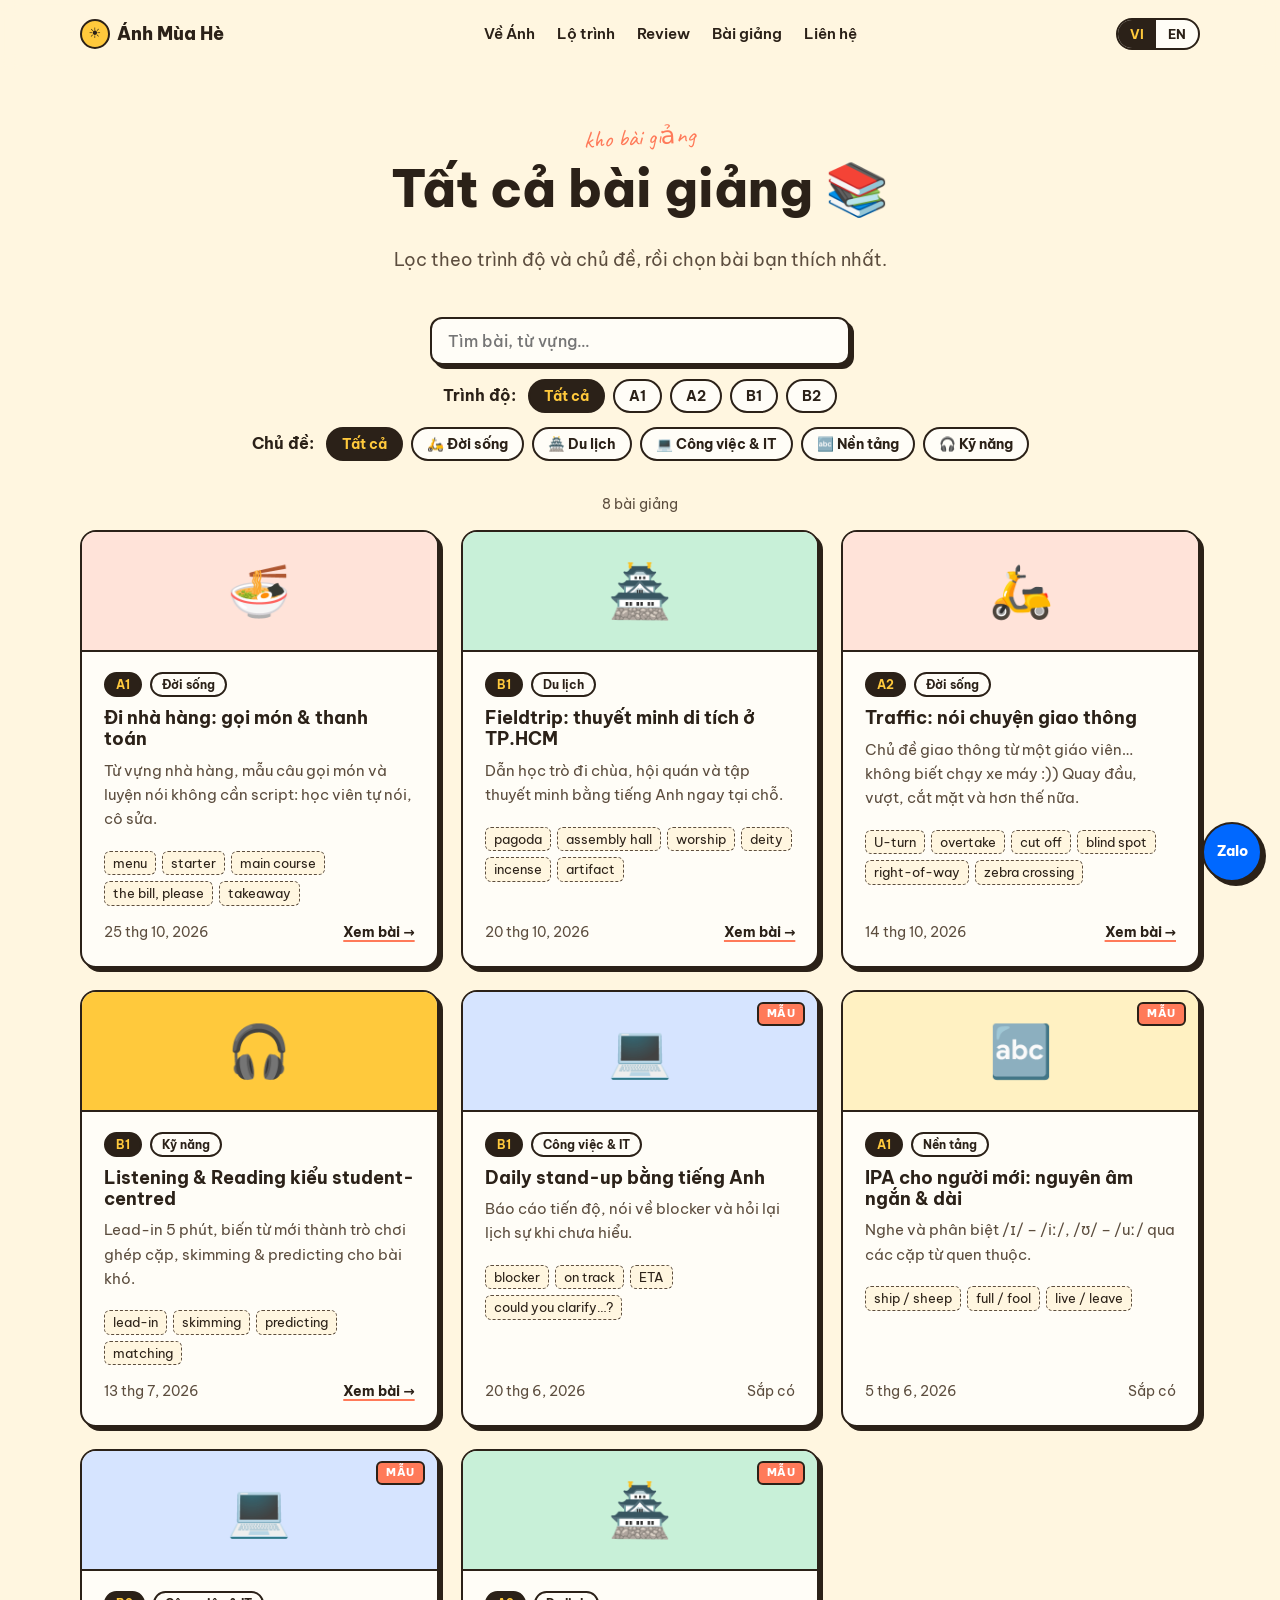
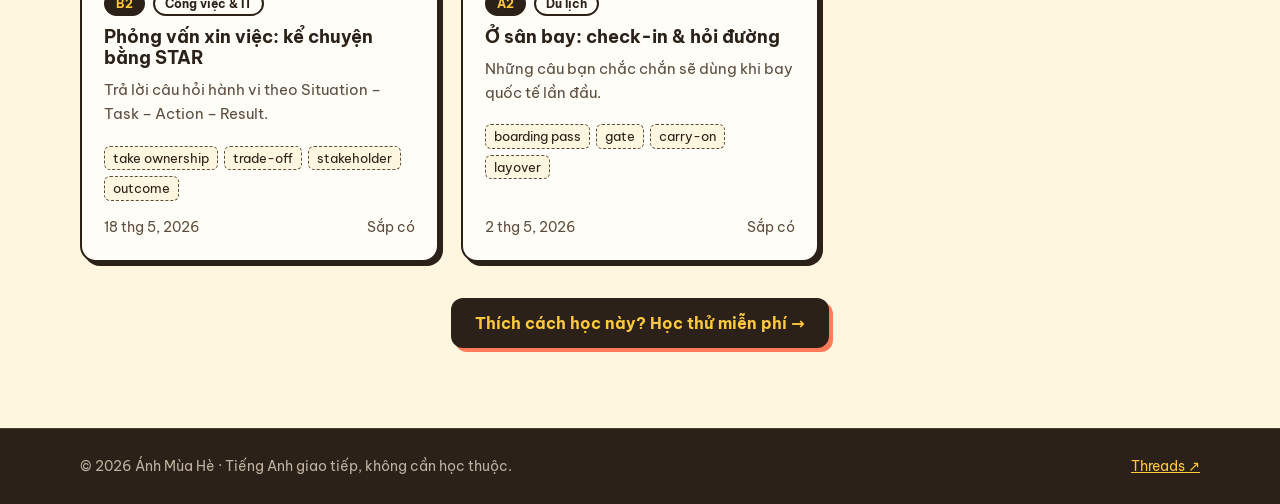
==== lectures.html @ ffb5fad2 "Initial site: bilingual English teacher landing page and lesson archive Co-Authored-By: Claude Opus " ====
<!doctype html>
<html lang="vi">
<head>
  <meta charset="utf-8">
  <meta name="viewport" content="width=device-width, initial-scale=1">
  <title data-i18n="lp.metaTitle">Kho bài giảng · Ánh dạy Tiếng Anh</title>
  <meta name="description" content="Kho bài giảng tiếng Anh giao tiếp A1–B2 của Ánh: giao thông, nhà hàng, du lịch, IT, phát âm IPA…">
  <meta name="theme-color" content="#FFC93C">
  <link rel="icon" href="assets/img/favicon.svg" type="image/svg+xml">
  <link rel="preconnect" href="https://fonts.googleapis.com">
  <link rel="preconnect" href="https://fonts.gstatic.com" crossorigin>
  <link href="https://fonts.googleapis.com/css2?family=Be+Vietnam+Pro:wght@400;500;600;700;800&family=Caveat:wght@600&family=JetBrains+Mono:wght@500&display=swap" rel="stylesheet">
  <link rel="stylesheet" href="assets/css/style.css">
</head>
<body>

<header class="nav" id="nav">
  <div class="container nav-inner">
    <a href="index.html" class="logo"><span class="logo-sun" aria-hidden="true">☀️</span> Ánh Mùa Hè</a>
    <ul class="nav-links" id="navLinks">
      <li><a href="index.html#about" data-i18n="nav.about">Về Ánh</a></li>
      <li><a href="index.html#process" data-i18n="nav.process">Lộ trình</a></li>
      <li><a href="index.html#reviews" data-i18n="nav.reviews">Review</a></li>
      <li><a href="lectures.html" data-i18n="nav.lectures">Bài giảng</a></li>
      <li><a href="index.html#contact" data-i18n="nav.contact">Liên hệ</a></li>
    </ul>
    <div class="nav-actions">
      <div class="lang-toggle" role="group" aria-label="Language">
        <button type="button" data-lang="vi" aria-pressed="true">VI</button>
        <button type="button" data-lang="en" aria-pressed="false">EN</button>
      </div>
      <button class="menu-btn" id="menuBtn" aria-label="Menu" aria-expanded="false" aria-controls="navLinks">☰</button>
    </div>
  </div>
</header>

<main>
  <section class="page-hero">
    <div class="container">
      <span class="eyebrow" data-i18n="lp.eyebrow">kho bài giảng</span>
      <h1 data-i18n="lp.title">Tất cả bài giảng 📚</h1>
      <p class="hero-lead" style="margin-inline:auto" data-i18n="lp.lead">Lọc theo trình độ và chủ đề, rồi chọn bài bạn thích nhất.</p>
    </div>
  </section>

  <section class="container" style="padding-bottom:80px">
    <div class="filters">
      <div class="filter-row">
        <input class="search" id="search" type="search" placeholder="Tìm bài, từ vựng…" data-i18n-placeholder="lp.search" aria-label="Search">
      </div>
      <div class="filter-row" id="levelFilters">
        <span class="label" data-i18n="lp.level">Trình độ:</span>
      </div>
      <div class="filter-row" id="topicFilters">
        <span class="label" data-i18n="lp.topic">Chủ đề:</span>
      </div>
    </div>
    <p class="result-count" id="resultCount"></p>
    <div class="lecture-grid" id="allLectures"></div>
    <p class="empty" id="empty" data-i18n="lp.empty">Chưa có bài nào khớp. Thử bộ lọc khác nhé!</p>
    <div class="center">
      <a class="btn btn-primary zalo-link" href="https://zalo.me/0375487597" target="_blank" rel="noopener" data-i18n="lp.cta">Thích cách học này? Học thử miễn phí →</a>
    </div>
  </section>
</main>

<footer class="footer">
  <div class="container footer-inner">
    <span>© <span id="year">2026</span> Ánh Mùa Hè · <span data-i18n="footer.tag">Tiếng Anh giao tiếp, không cần học thuộc.</span></span>
    <a href="https://www.threads.com/@summer_english_2909" target="_blank" rel="noopener">Threads ↗</a>
  </div>
</footer>

<a class="float-zalo zalo-link" href="https://zalo.me/0375487597" target="_blank" rel="noopener" aria-label="Zalo">Zalo</a>

<script src="assets/js/data.js"></script>
<script src="assets/js/main.js"></script>
</body>
</html>
---- assets/css/style.css ----
/* ===== Ánh Mùa Hè — Summer Notebook theme ===== */
:root {
  --cream: #FFF6E0;
  --paper: #FFFDF7;
  --ink: #2B2118;
  --ink-soft: #5C4D3E;
  --sun: #FFC93C;
  --coral: #FF7A59;
  --mint: #C8F0D8;
  --sky: #D6E4FF;
  --peach: #FFE3D9;
  --dev-bg: #0F1420;
  --dev-fg: #E6EAF2;
  --dev-green: #7CF2C2;
  --dev-blue: #6EA8FF;
  --radius: 16px;
  --shadow: 4px 4px 0 var(--ink);
  --font: "Be Vietnam Pro", system-ui, -apple-system, "Segoe UI", sans-serif;
  --hand: "Caveat", "Comic Sans MS", cursive;
  --mono: "JetBrains Mono", ui-monospace, SFMono-Regular, Menlo, monospace;
}

*, *::before, *::after { box-sizing: border-box; }
html { scroll-behavior: smooth; scroll-padding-top: 80px; }
body {
  margin: 0;
  font-family: var(--font);
  color: var(--ink);
  background: var(--cream);
  line-height: 1.6;
  -webkit-font-smoothing: antialiased;
  overflow-x: hidden;
}
img { max-width: 100%; display: block; }
a { color: inherit; }
h1, h2, h3 { line-height: 1.15; margin: 0 0 .5em; }
p { margin: 0 0 1em; }

.container { width: min(1120px, 100% - 32px); margin-inline: auto; }
.section { padding: 80px 0; position: relative; }
.section-head { text-align: center; max-width: 640px; margin: 0 auto 44px; }
.section-head h2 { font-size: clamp(1.8rem, 4vw, 2.6rem); font-weight: 800; }
.section-head p { color: var(--ink-soft); }
.eyebrow {
  display: inline-block;
  font-family: var(--hand);
  font-size: 1.5rem;
  color: var(--coral);
  transform: rotate(-3deg);
  margin-bottom: 4px;
}
.hl { background: var(--coral); color: #fff; padding: 0 .25em; border-radius: 8px; display: inline-block; transform: rotate(-1.5deg); }
.hl-sun { background: linear-gradient(transparent 55%, var(--sun) 55%); }

/* ----- Buttons ----- */
.btn {
  display: inline-flex; align-items: center; gap: .5em;
  font: 700 1rem var(--font);
  padding: .8em 1.4em;
  border: 2px solid var(--ink);
  border-radius: 12px;
  text-decoration: none;
  cursor: pointer;
  transition: transform .15s ease, box-shadow .15s ease;
}
.btn:hover { transform: translate(-2px, -2px); box-shadow: 6px 6px 0 var(--ink); }
.btn:active { transform: translate(2px, 2px); box-shadow: 0 0 0 var(--ink); }
.btn-primary { background: var(--ink); color: var(--sun); box-shadow: 4px 4px 0 var(--coral); }
.btn-primary:hover { box-shadow: 6px 6px 0 var(--coral); }
.btn-ghost { background: var(--paper); color: var(--ink); box-shadow: var(--shadow); }
.btn-zalo { background: #0068FF; color: #fff; box-shadow: var(--shadow); }

/* ----- Nav ----- */
.nav {
  position: sticky; top: 0; z-index: 50;
  background: color-mix(in srgb, var(--cream) 88%, transparent);
  backdrop-filter: blur(8px);
  border-bottom: 2px solid transparent;
  transition: border-color .2s;
}
.nav.scrolled { border-bottom-color: var(--ink); }
.nav-inner { display: flex; align-items: center; justify-content: space-between; height: 68px; gap: 16px; }
.logo { font-weight: 800; font-size: 1.15rem; text-decoration: none; display: flex; align-items: center; gap: .4em; white-space: nowrap; }
.logo-sun { width: 30px; height: 30px; border-radius: 50%; background: var(--sun); border: 2px solid var(--ink); display: grid; place-items: center; font-size: .9rem; }
.nav-links { display: flex; gap: 22px; list-style: none; margin: 0; padding: 0; }
.nav-links a { text-decoration: none; font-weight: 600; font-size: .95rem; position: relative; }
.nav-links a::after { content: ""; position: absolute; left: 0; bottom: -4px; height: 3px; width: 0; background: var(--coral); border-radius: 2px; transition: width .2s; }
.nav-links a:hover::after { width: 100%; }
.nav-actions { display: flex; align-items: center; gap: 10px; }

.lang-toggle {
  display: inline-flex; border: 2px solid var(--ink); border-radius: 99px; overflow: hidden; background: var(--paper);
}
.lang-toggle button {
  font: 700 .8rem var(--font); border: 0; background: transparent; padding: 6px 12px; cursor: pointer; color: var(--ink);
}
.lang-toggle button[aria-pressed="true"] { background: var(--ink); color: var(--sun); }

.menu-btn { display: none; background: var(--paper); border: 2px solid var(--ink); border-radius: 10px; width: 42px; height: 42px; font-size: 1.2rem; cursor: pointer; }

@media (max-width: 860px) {
  .menu-btn { display: grid; place-items: center; }
  .nav-links {
    position: absolute; top: 68px; left: 16px; right: 16px;
    flex-direction: column; gap: 0;
    background: var(--paper); border: 2px solid var(--ink); border-radius: var(--radius); box-shadow: var(--shadow);
    padding: 8px; display: none;
  }
  .nav-links.open { display: flex; }
  .nav-links a { display: block; padding: 12px; }
  .nav .btn-nav-cta { display: none; }
}

/* ----- Hero ----- */
.hero { padding: 56px 0 90px; overflow: hidden; }
.hero-grid { display: grid; grid-template-columns: 1.2fr .8fr; gap: 48px; align-items: center; }
.hero h1 { font-size: clamp(2.3rem, 6vw, 4rem); font-weight: 800; letter-spacing: -.02em; }
.hero-lead { font-size: 1.15rem; color: var(--ink-soft); max-width: 34em; }
.badges { display: flex; flex-wrap: wrap; gap: 10px; margin: 22px 0 28px; }
.badge {
  font-weight: 700; font-size: .9rem;
  background: var(--paper); border: 2px solid var(--ink); border-radius: 10px;
  padding: 6px 12px; box-shadow: 2px 2px 0 var(--ink);
}
.badge:nth-child(1) { transform: rotate(-3deg); }
.badge:nth-child(2) { background: var(--mint); transform: rotate(2deg); }
.badge:nth-child(3) { background: var(--sky); transform: rotate(-1deg); }
.badge:nth-child(4) { background: var(--peach); transform: rotate(1.5deg); }
.hero-ctas { display: flex; flex-wrap: wrap; gap: 14px; }
.hero-note { font-family: var(--hand); font-size: 1.35rem; margin-top: 18px; color: var(--ink-soft); }

.hero-art { position: relative; aspect-ratio: 1; max-width: 420px; justify-self: center; width: 100%; }
.sun-blob {
  position: absolute; inset: 6%;
  background: var(--sun); border: 3px solid var(--ink); border-radius: 50%;
  animation: spin 40s linear infinite;
  background-image: radial-gradient(circle at 30% 30%, #FFE08A 0 18%, transparent 19%);
}
.photo-frame {
  position: absolute; inset: 14%;
  border: 3px solid var(--ink); border-radius: 50% 50% 24px 24px;
  background: var(--peach); overflow: hidden;
  display: grid; place-items: center;
  box-shadow: 6px 6px 0 var(--ink);
}
.photo-frame img { width: 100%; height: 100%; object-fit: cover; }
.photo-frame .initial { font-size: 7rem; font-weight: 800; color: var(--coral); }
.sticker {
  position: absolute; background: var(--paper); border: 2px solid var(--ink); border-radius: 12px;
  padding: 8px 12px; font-weight: 700; font-size: .9rem; box-shadow: 3px 3px 0 var(--ink);
  animation: bob 4s ease-in-out infinite;
}
.sticker.s1 { top: 4%; left: -4%; transform: rotate(-8deg); }
.sticker.s2 { bottom: 10%; right: -6%; transform: rotate(6deg); background: var(--mint); animation-delay: -1.5s; }
.sticker.s3 { bottom: 0; left: 4%; transform: rotate(-4deg); background: var(--sky); animation-delay: -3s; }

@keyframes spin { to { transform: rotate(360deg); } }
@keyframes bob { 50% { translate: 0 -8px; } }

@media (max-width: 860px) {
  .hero { padding-top: 28px; }
  .hero-grid { grid-template-columns: 1fr; gap: 36px; }
  .hero-art { max-width: 300px; order: -1; }
  .sticker { font-size: .78rem; }
  .sticker.s1 { left: 0; }
  .sticker.s2 { right: 0; }
}

/* ----- Marquee ----- */
.marquee { background: var(--ink); color: var(--cream); border-block: 2px solid var(--ink); overflow: hidden; padding: 14px 0; }
.marquee-track { display: flex; gap: 40px; width: max-content; animation: marquee 30s linear infinite; font-weight: 700; white-space: nowrap; }
.marquee-track span:nth-child(odd) { color: var(--sun); }
@keyframes marquee { to { transform: translateX(-50%); } }

/* ----- Cards (shared) ----- */
.card {
  background: var(--paper); border: 2px solid var(--ink); border-radius: var(--radius);
  box-shadow: var(--shadow); padding: 26px;
}

/* ----- About ----- */
.about-grid { display: grid; grid-template-columns: .9fr 1.1fr; gap: 48px; align-items: start; }
.about-story { font-size: 1.05rem; }
.about-story .sign { font-family: var(--hand); font-size: 1.8rem; color: var(--coral); }
.creds { display: grid; gap: 14px; margin-top: 8px; }
.cred { display: flex; gap: 14px; align-items: center; }
.cred-icon { width: 46px; height: 46px; flex-shrink: 0; border-radius: 12px; border: 2px solid var(--ink); display: grid; place-items: center; font-size: 1.3rem; background: var(--sun); }
.cred:nth-child(2) .cred-icon { background: var(--mint); }
.cred:nth-child(3) .cred-icon { background: var(--sky); }
.cred:nth-child(4) .cred-icon { background: var(--peach); }
.cred strong { display: block; }
.cred span { color: var(--ink-soft); font-size: .92rem; }
.principles { display: grid; gap: 18px; }
.principle { display: flex; gap: 16px; }
.principle-num { font-family: var(--hand); font-size: 2.6rem; line-height: 1; color: var(--coral); min-width: 36px; }
.principle h3 { font-size: 1.15rem; margin-bottom: .25em; }
.principle p { color: var(--ink-soft); margin: 0; }
@media (max-width: 860px) { .about-grid { grid-template-columns: 1fr; } }

/* ----- Process ----- */
.process { background: var(--peach); border-block: 2px solid var(--ink); }
.steps { display: grid; grid-template-columns: repeat(3, 1fr); gap: 28px; counter-reset: step; position: relative; }
.step { position: relative; }
.step:nth-child(1) { transform: rotate(-1deg); }
.step:nth-child(3) { transform: rotate(1deg); }
.step-num {
  position: absolute; top: -22px; left: 22px;
  width: 48px; height: 48px; border-radius: 50%;
  background: var(--sun); border: 2px solid var(--ink);
  display: grid; place-items: center; font-weight: 800; font-size: 1.3rem;
}
.step:nth-child(2) .step-num { background: var(--mint); }
.step:nth-child(3) .step-num { background: var(--sky); }
.step h3 { margin-top: 14px; font-size: 1.3rem; }
.step .tag { display: inline-block; font-size: .78rem; font-weight: 700; background: var(--ink); color: var(--sun); padding: 2px 10px; border-radius: 99px; margin-bottom: 10px; }
.step ul { padding-left: 1.1em; margin: 0; color: var(--ink-soft); }
.step li { margin-bottom: .35em; }
.step:not(:last-child)::after {
  content: "→"; position: absolute; right: -24px; top: 50%; translate: 0 -50%;
  font-size: 1.6rem; font-weight: 800; z-index: 1;
}
.levels { display: flex; justify-content: center; align-items: center; gap: 8px; margin-top: 44px; flex-wrap: wrap; }
.level { font-weight: 800; border: 2px solid var(--ink); border-radius: 10px; padding: 8px 16px; background: var(--paper); }
.level:nth-of-type(1) { background: #FFF1C2; }
.level:nth-of-type(2) { background: var(--sun); }
.level:nth-of-type(3) { background: #FFB199; }
.level:nth-of-type(4) { background: var(--coral); color: #fff; }
.levels .arrow { font-weight: 800; }
.process-cta { text-align: center; margin-top: 36px; }
@media (max-width: 860px) {
  .steps { grid-template-columns: 1fr; gap: 40px; }
  .step:not(:last-child)::after { content: "↓"; right: auto; left: 50%; top: auto; bottom: -38px; translate: -50% 0; }
}

/* ----- Audience ----- */
.audience-grid { display: grid; grid-template-columns: repeat(4, 1fr); gap: 20px; }
.aud { transition: transform .2s; }
.aud:hover { transform: translateY(-6px) rotate(-1deg); }
.aud-emoji { font-size: 2.2rem; margin-bottom: 8px; }
.aud h3 { font-size: 1.15rem; }
.aud p { color: var(--ink-soft); font-size: .95rem; margin: 0; }
.aud.dev { background: var(--dev-bg); color: var(--dev-fg); box-shadow: 4px 4px 0 var(--dev-green); }
.aud.dev h3 { font-family: var(--mono); color: var(--dev-green); font-size: 1.05rem; }
.aud.dev p { color: #9AA4BF; }
.aud.dev .prompt { font-family: var(--mono); font-size: .8rem; color: #7C86A2; margin-bottom: 10px; }
.aud.dev code { color: var(--dev-blue); font-family: var(--mono); font-size: .9em; }
.cursor { display: inline-block; width: .55em; height: 1em; background: var(--dev-green); vertical-align: -2px; animation: blink 1s steps(1) infinite; }
@keyframes blink { 50% { opacity: 0; } }
@media (max-width: 960px) { .audience-grid { grid-template-columns: repeat(2, 1fr); } }
@media (max-width: 540px) { .audience-grid { grid-template-columns: 1fr; } }

/* ----- Reviews ----- */
.reviews { background: var(--mint); border-block: 2px solid var(--ink); }
.review-track {
  display: grid; grid-auto-flow: column; grid-auto-columns: min(360px, 85%);
  gap: 22px; overflow-x: auto; scroll-snap-type: x mandatory;
  padding: 8px 4px 24px; scrollbar-width: thin;
}
.review { scroll-snap-align: start; display: flex; flex-direction: column; gap: 14px; position: relative; }
.review-bubble {
  background: var(--paper); border: 2px solid var(--ink); border-radius: 18px 18px 18px 4px;
  padding: 18px 20px; box-shadow: var(--shadow); position: relative; flex: 1;
}
.review-bubble .stars { color: #F5A400; letter-spacing: 2px; margin-bottom: 6px; }
.review-bubble p { margin: 0; }
.review-meta { display: flex; align-items: center; gap: 10px; padding-left: 6px; }
.avatar { width: 42px; height: 42px; border-radius: 50%; border: 2px solid var(--ink); display: grid; place-items: center; font-weight: 800; background: var(--sun); flex-shrink: 0; }
.review-meta strong { display: block; line-height: 1.2; }
.review-meta span { font-size: .85rem; color: var(--ink-soft); }
.sample-tag {
  position: absolute; top: -10px; right: 12px; z-index: 2;
  font-size: .7rem; font-weight: 800; letter-spacing: .05em; text-transform: uppercase;
  background: var(--coral); color: #fff; border: 2px solid var(--ink); border-radius: 6px; padding: 1px 8px;
}
.scroll-hint { text-align: center; font-family: var(--hand); font-size: 1.3rem; color: var(--ink-soft); }

/* ----- Lectures ----- */
.lecture-grid { display: grid; grid-template-columns: repeat(auto-fill, minmax(290px, 1fr)); gap: 22px; }
.lecture { display: flex; flex-direction: column; position: relative; padding: 0; overflow: hidden; transition: transform .2s; }
.lecture:hover { transform: translateY(-4px); }
.lecture-cover { height: 120px; display: grid; place-items: center; font-size: 3.2rem; border-bottom: 2px solid var(--ink); }
.lecture-body { padding: 20px 22px 22px; display: flex; flex-direction: column; flex: 1; }
.lecture-meta { display: flex; gap: 8px; flex-wrap: wrap; margin-bottom: 10px; }
.chip { font-size: .75rem; font-weight: 700; border: 2px solid var(--ink); border-radius: 99px; padding: 1px 10px; background: var(--paper); }
.chip.level-chip { background: var(--ink); color: var(--sun); }
.lecture h3 { font-size: 1.15rem; }
.lecture p { color: var(--ink-soft); font-size: .95rem; }
.vocab { display: flex; flex-wrap: wrap; gap: 6px; margin: 4px 0 16px; padding: 0; list-style: none; }
.vocab li { font-size: .8rem; background: var(--cream); border: 1px dashed var(--ink-soft); border-radius: 6px; padding: 1px 8px; }
.lecture-foot { margin-top: auto; display: flex; justify-content: space-between; align-items: center; font-size: .85rem; color: var(--ink-soft); }
.lecture-foot a { font-weight: 700; color: var(--ink); text-decoration-color: var(--coral); text-decoration-thickness: 2px; text-underline-offset: 3px; }
.center { text-align: center; margin-top: 36px; }

/* Lectures page */
.page-hero { padding: 48px 0 24px; text-align: center; }
.page-hero h1 { font-size: clamp(2rem, 5vw, 3.2rem); font-weight: 800; }
.filters { display: grid; gap: 14px; margin-bottom: 32px; }
.filter-row { display: flex; flex-wrap: wrap; gap: 8px; align-items: center; justify-content: center; }
.filter-row .label { font-weight: 700; margin-right: 4px; }
.filter-btn {
  font: 700 .85rem var(--font); border: 2px solid var(--ink); border-radius: 99px; background: var(--paper);
  padding: 6px 14px; cursor: pointer; color: var(--ink);
}
.filter-btn[aria-pressed="true"] { background: var(--ink); color: var(--sun); }
.search {
  font: 500 1rem var(--font); width: min(420px, 100%); padding: 12px 16px;
  border: 2px solid var(--ink); border-radius: 12px; background: var(--paper); box-shadow: var(--shadow); color: var(--ink);
}
.search:focus { outline: 3px solid var(--sun); outline-offset: 2px; }
.empty { text-align: center; color: var(--ink-soft); padding: 40px 0; display: none; }
.result-count { text-align: center; color: var(--ink-soft); font-size: .9rem; }

/* ----- Contact ----- */
.contact { background: var(--ink); color: var(--cream); }
.contact .section-head p { color: #D9CDBB; }
.contact-grid { display: grid; grid-template-columns: 1.2fr .8fr; gap: 28px; align-items: stretch; }
.contact-card { background: var(--cream); color: var(--ink); }
.contact-list { list-style: none; padding: 0; margin: 0 0 22px; display: grid; gap: 14px; }
.contact-list li { display: flex; gap: 12px; align-items: flex-start; }
.contact-list .ci { font-size: 1.3rem; width: 30px; flex-shrink: 0; text-align: center; }
.contact-list strong { display: block; }
.contact-list a { font-weight: 700; }
.phone { font-size: 1.6rem; font-weight: 800; letter-spacing: .02em; }
.qr-card { background: var(--sun); color: var(--ink); text-align: center; display: flex; flex-direction: column; align-items: center; justify-content: center; gap: 12px; }
.qr-box { background: #fff; padding: 12px; border: 2px solid var(--ink); border-radius: 12px; width: 184px; height: 184px; display: grid; place-items: center; }
.qr-box img, .qr-box canvas { width: 160px !important; height: 160px !important; }
@media (max-width: 760px) { .contact-grid { grid-template-columns: 1fr; } }

/* ----- Footer ----- */
.footer { background: var(--ink); color: #BFB2A0; border-top: 1px solid #4A3D30; padding: 26px 0; font-size: .9rem; }
.footer-inner { display: flex; justify-content: space-between; gap: 16px; flex-wrap: wrap; }
.footer a { color: var(--sun); }

/* ----- Floating Zalo ----- */
.float-zalo {
  position: fixed; right: 18px; bottom: 18px; z-index: 60;
  width: 60px; height: 60px; border-radius: 50%;
  background: #0068FF; color: #fff; border: 2px solid var(--ink); box-shadow: var(--shadow);
  display: grid; place-items: center; font-weight: 800; font-size: .85rem; text-decoration: none;
  animation: pulse 2.5s ease-in-out infinite;
}
@keyframes pulse { 50% { transform: scale(1.08); } }

/* ----- Reveal on scroll ----- */
.reveal { opacity: 0; translate: 0 24px; transition: opacity .6s ease, translate .6s ease; }
.reveal.in { opacity: 1; translate: 0 0; }

@media (prefers-reduced-motion: reduce) {
  *, *::before, *::after { animation: none !important; transition: none !important; }
  .reveal { opacity: 1; translate: 0 0; }
  html { scroll-behavior: auto; }
}

:focus-visible { outline: 3px solid var(--coral); outline-offset: 3px; }
.sr-only { position: absolute; width: 1px; height: 1px; overflow: hidden; clip: rect(0 0 0 0); white-space: nowrap; }

/* Sample tags inside clipped containers */
.lecture .sample-tag { top: 10px; }
.review-track { padding-top: 18px; }
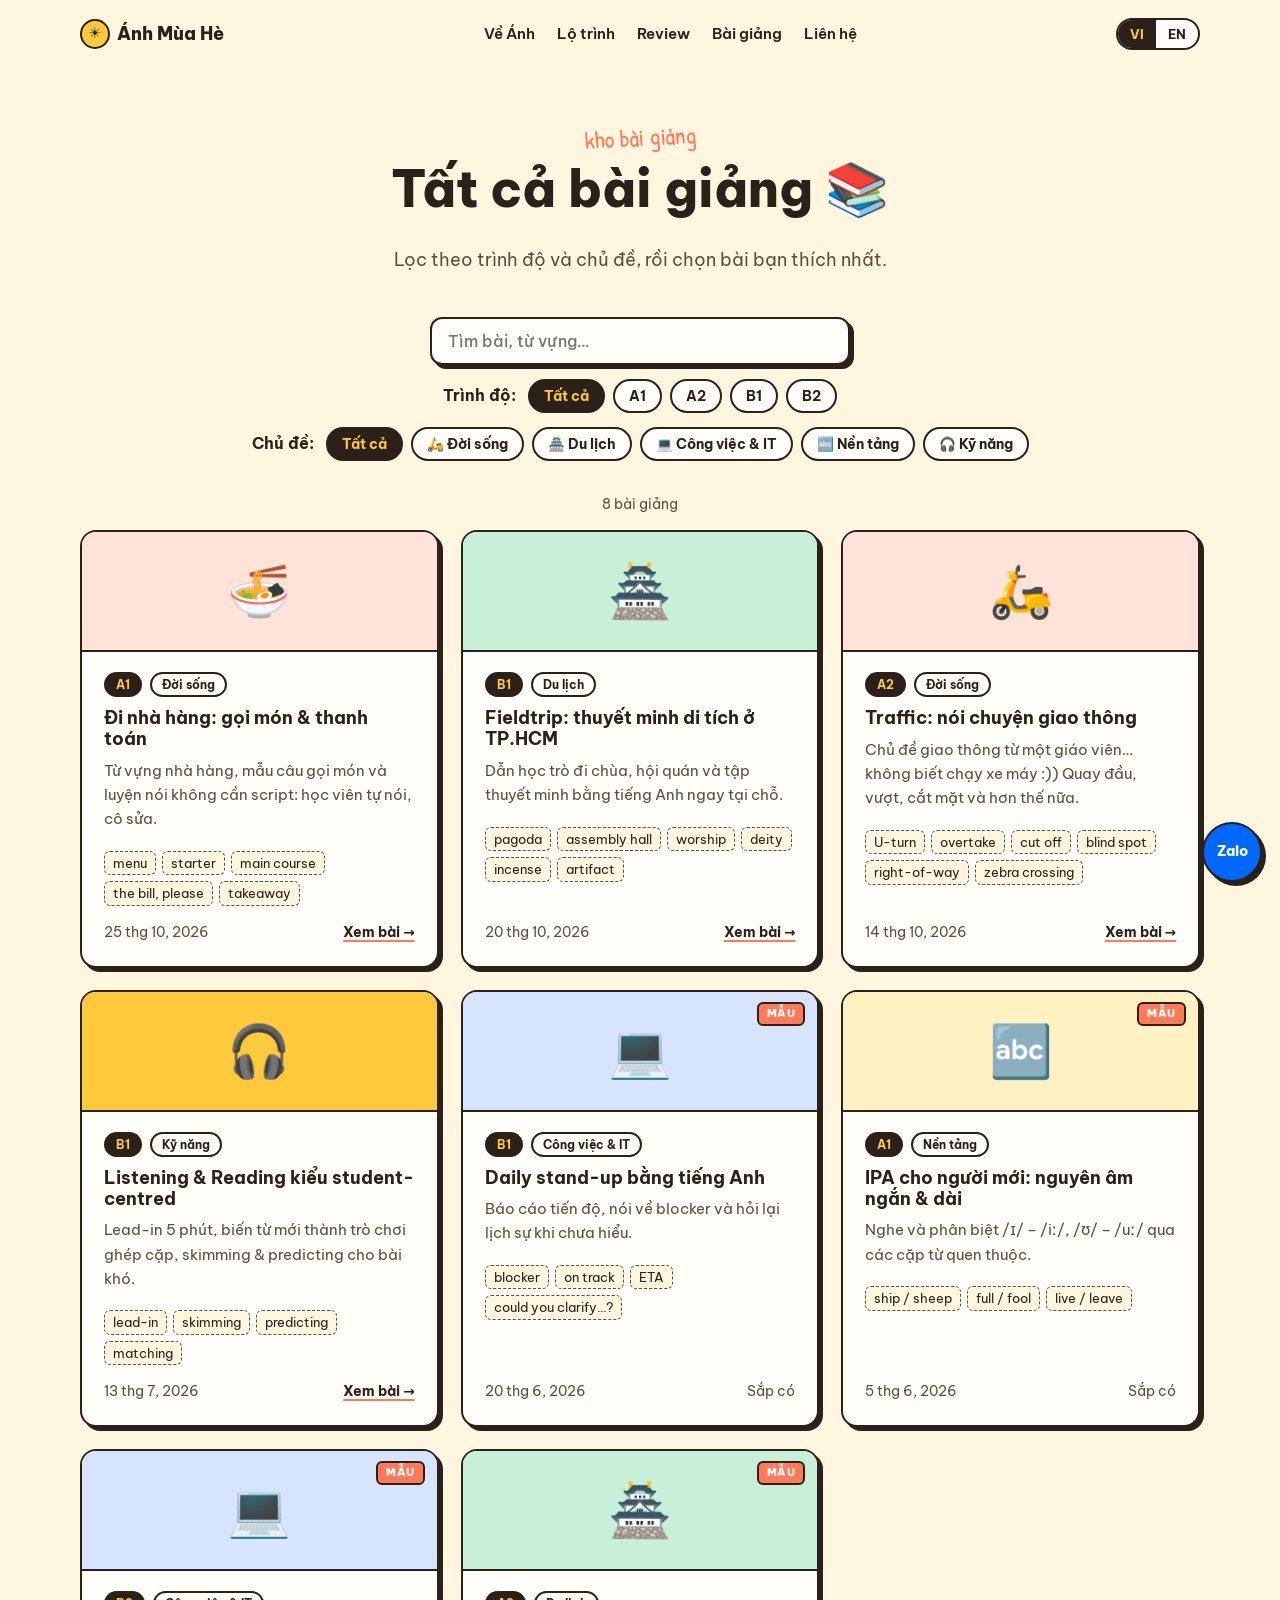
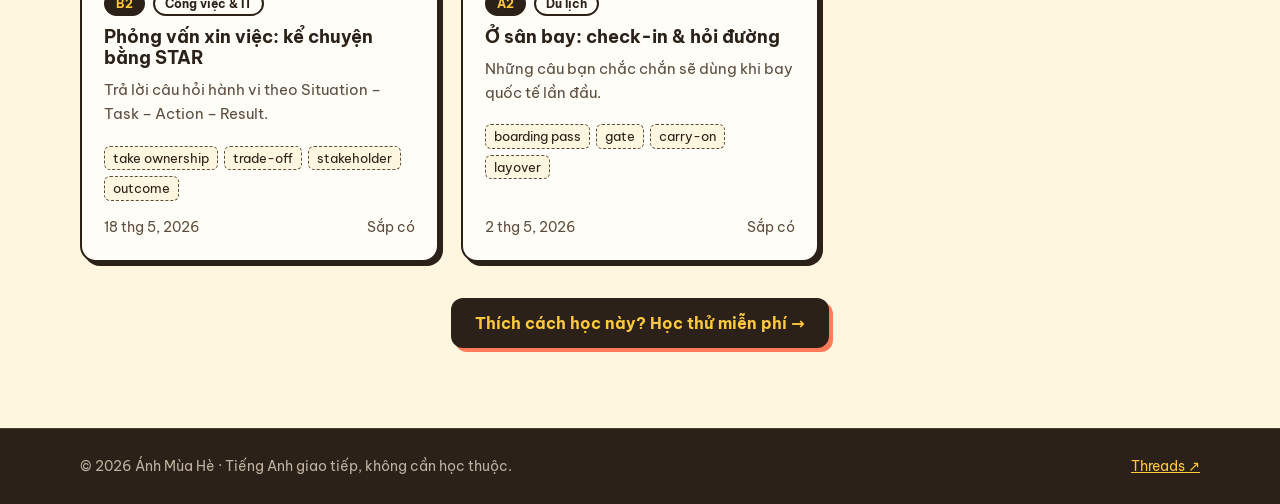
==== commit cd699e91: "Use Vietnamese-compatible handwriting font Caveat has no Vietnamese subset, so stacked diacritics re" ====
--- a/lectures.html
+++ b/lectures.html
@@ -9,7 +9,7 @@
   <link rel="icon" href="assets/img/favicon.svg" type="image/svg+xml">
   <link rel="preconnect" href="https://fonts.googleapis.com">
   <link rel="preconnect" href="https://fonts.gstatic.com" crossorigin>
-  <link href="https://fonts.googleapis.com/css2?family=Be+Vietnam+Pro:wght@400;500;600;700;800&family=Caveat:wght@600&family=JetBrains+Mono:wght@500&display=swap" rel="stylesheet">
+  <link href="https://fonts.googleapis.com/css2?family=Be+Vietnam+Pro:wght@400;500;600;700;800&family=Patrick+Hand&family=JetBrains+Mono:wght@500&display=swap" rel="stylesheet">
   <link rel="stylesheet" href="assets/css/style.css">
 </head>
 <body>
--- a/assets/css/style.css
+++ b/assets/css/style.css
@@ -16,7 +16,7 @@
   --radius: 16px;
   --shadow: 4px 4px 0 var(--ink);
   --font: "Be Vietnam Pro", system-ui, -apple-system, "Segoe UI", sans-serif;
-  --hand: "Caveat", "Comic Sans MS", cursive;
+  --hand: "Patrick Hand", "Be Vietnam Pro", system-ui, sans-serif;
   --mono: "JetBrains Mono", ui-monospace, SFMono-Regular, Menlo, monospace;
 }
 
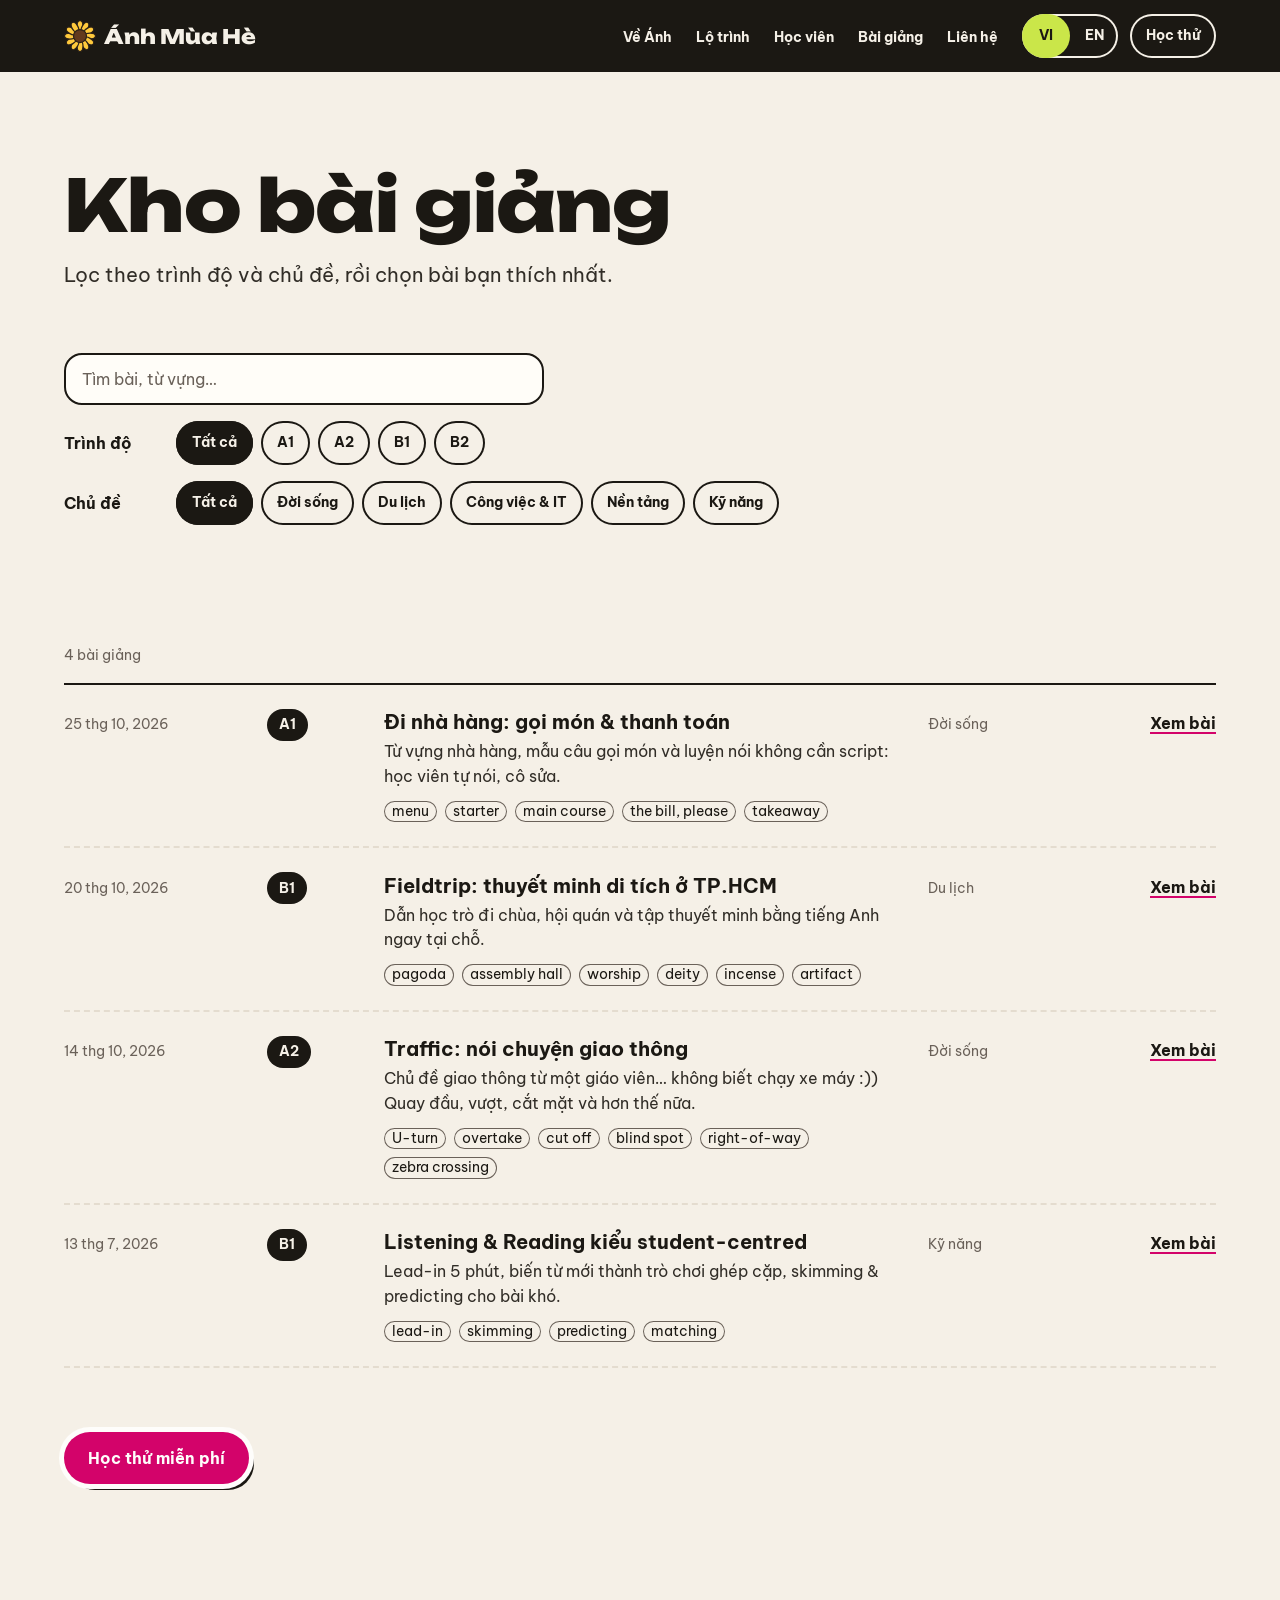
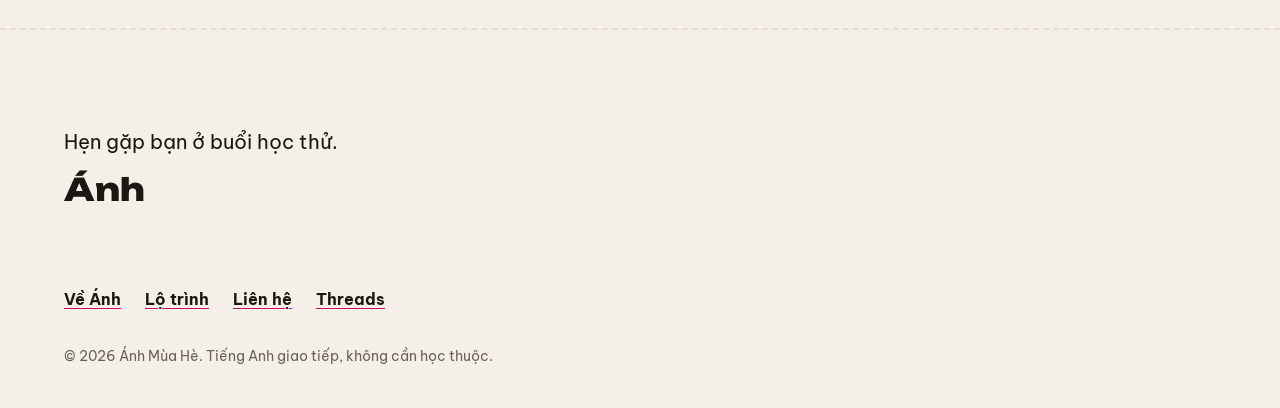
==== commit 548c2bb3: "Redesign the site with Hallmark (Sticker theme) Full redesign keeping every link, the bilingual togg" ====
--- a/lectures.html
+++ b/lectures.html
@@ -3,25 +3,26 @@
 <head>
   <meta charset="utf-8">
   <meta name="viewport" content="width=device-width, initial-scale=1">
-  <title data-i18n="lp.metaTitle">Kho bài giảng · Ánh dạy Tiếng Anh</title>
-  <meta name="description" content="Kho bài giảng tiếng Anh giao tiếp A1–B2 của Ánh: giao thông, nhà hàng, du lịch, IT, phát âm IPA…">
-  <meta name="theme-color" content="#FFC93C">
+  <title data-i18n="lp.metaTitle">Kho bài giảng: Ánh dạy Tiếng Anh</title>
+  <meta name="description" content="Kho bài giảng tiếng Anh giao tiếp của Ánh, từ A1 đến B2: giao thông, nhà hàng, du lịch, kỹ năng nghe và đọc.">
+  <meta name="theme-color" content="#2B2722">
   <link rel="icon" href="assets/img/favicon.svg" type="image/svg+xml">
   <link rel="preconnect" href="https://fonts.googleapis.com">
   <link rel="preconnect" href="https://fonts.gstatic.com" crossorigin>
-  <link href="https://fonts.googleapis.com/css2?family=Be+Vietnam+Pro:wght@400;500;600;700;800&family=Patrick+Hand&family=JetBrains+Mono:wght@500&display=swap" rel="stylesheet">
+  <link href="https://fonts.googleapis.com/css2?family=Unbounded:wght@800&family=Be+Vietnam+Pro:wght@400;700&family=JetBrains+Mono:wght@400&display=swap" rel="stylesheet">
   <link rel="stylesheet" href="assets/css/style.css">
 </head>
 <body>
+<a class="skip" href="#main" data-i18n="nav.skip">Bỏ qua menu</a>
 
 <header class="nav" id="nav">
   <div class="container nav-inner">
-    <a href="index.html" class="logo"><span class="logo-sun" aria-hidden="true">☀️</span> Ánh Mùa Hè</a>
+    <a href="index.html" class="wordmark" aria-label="Ánh Mùa Hè"><img src="assets/img/favicon.svg" alt="" width="32" height="32"><span>Ánh Mùa Hè</span></a>
     <ul class="nav-links" id="navLinks">
       <li><a href="index.html#about" data-i18n="nav.about">Về Ánh</a></li>
       <li><a href="index.html#process" data-i18n="nav.process">Lộ trình</a></li>
-      <li><a href="index.html#reviews" data-i18n="nav.reviews">Review</a></li>
-      <li><a href="lectures.html" data-i18n="nav.lectures">Bài giảng</a></li>
+      <li><a href="index.html#reviews" data-i18n="nav.reviews">Học viên</a></li>
+      <li><a href="lectures.html" aria-current="page" data-i18n="nav.lectures">Bài giảng</a></li>
       <li><a href="index.html#contact" data-i18n="nav.contact">Liên hệ</a></li>
     </ul>
     <div class="nav-actions">
@@ -29,49 +30,56 @@
         <button type="button" data-lang="vi" aria-pressed="true">VI</button>
         <button type="button" data-lang="en" aria-pressed="false">EN</button>
       </div>
-      <button class="menu-btn" id="menuBtn" aria-label="Menu" aria-expanded="false" aria-controls="navLinks">☰</button>
+      <a class="nav-cta zalo-link" href="https://zalo.me/0375487597" target="_blank" rel="noopener" data-i18n="nav.cta">Học thử</a>
+      <button type="button" class="menu-btn" id="menuBtn" aria-expanded="false" aria-controls="navLinks" data-i18n="nav.menu">Menu</button>
     </div>
   </div>
 </header>
 
-<main>
-  <section class="page-hero">
+<main id="main">
+  <section class="page-head">
     <div class="container">
-      <span class="eyebrow" data-i18n="lp.eyebrow">kho bài giảng</span>
-      <h1 data-i18n="lp.title">Tất cả bài giảng 📚</h1>
-      <p class="hero-lead" style="margin-inline:auto" data-i18n="lp.lead">Lọc theo trình độ và chủ đề, rồi chọn bài bạn thích nhất.</p>
+      <h1 data-i18n="lp.title">Kho bài giảng</h1>
+      <p class="lead" data-i18n="lp.lead">Lọc theo trình độ và chủ đề, rồi chọn bài bạn thích nhất.</p>
+      <div class="filters">
+        <input class="search" id="search" type="search" placeholder="Tìm bài, từ vựng…" data-i18n-placeholder="lp.search" aria-label="Tìm bài giảng">
+        <div class="filter-row" id="levelFilters">
+          <span class="label" data-i18n="lp.level">Trình độ</span>
+        </div>
+        <div class="filter-row" id="topicFilters">
+          <span class="label" data-i18n="lp.topic">Chủ đề</span>
+        </div>
+      </div>
     </div>
   </section>
 
-  <section class="container" style="padding-bottom:80px">
-    <div class="filters">
-      <div class="filter-row">
-        <input class="search" id="search" type="search" placeholder="Tìm bài, từ vựng…" data-i18n-placeholder="lp.search" aria-label="Search">
-      </div>
-      <div class="filter-row" id="levelFilters">
-        <span class="label" data-i18n="lp.level">Trình độ:</span>
-      </div>
-      <div class="filter-row" id="topicFilters">
-        <span class="label" data-i18n="lp.topic">Chủ đề:</span>
-      </div>
-    </div>
-    <p class="result-count" id="resultCount"></p>
-    <div class="lecture-grid" id="allLectures"></div>
-    <p class="empty" id="empty" data-i18n="lp.empty">Chưa có bài nào khớp. Thử bộ lọc khác nhé!</p>
-    <div class="center">
-      <a class="btn btn-primary zalo-link" href="https://zalo.me/0375487597" target="_blank" rel="noopener" data-i18n="lp.cta">Thích cách học này? Học thử miễn phí →</a>
+  <section class="archive">
+    <div class="container">
+      <p class="result-count" id="resultCount" aria-live="polite"></p>
+      <ul class="lessons" id="allLectures"></ul>
+      <p class="empty" id="empty" hidden data-i18n="lp.empty">Chưa có bài nào khớp. Thử bộ lọc khác nhé.</p>
+      <p class="archive-close"><a class="btn btn--primary zalo-link" href="https://zalo.me/0375487597" target="_blank" rel="noopener" data-i18n="lp.cta">Học thử miễn phí</a></p>
     </div>
   </section>
 </main>
 
 <footer class="footer">
-  <div class="container footer-inner">
-    <span>© <span id="year">2026</span> Ánh Mùa Hè · <span data-i18n="footer.tag">Tiếng Anh giao tiếp, không cần học thuộc.</span></span>
-    <a href="https://www.threads.com/@summer_english_2909" target="_blank" rel="noopener">Threads ↗</a>
+  <div class="container">
+    <div class="letter">
+      <p data-i18n="footer.letter">Hẹn gặp bạn ở buổi học thử.</p>
+      <p class="sign">Ánh</p>
+    </div>
+    <ul class="footer-links">
+      <li><a href="index.html#about" data-i18n="nav.about">Về Ánh</a></li>
+      <li><a href="index.html#process" data-i18n="nav.process">Lộ trình</a></li>
+      <li><a href="index.html#contact" data-i18n="nav.contact">Liên hệ</a></li>
+      <li><a href="https://www.threads.com/@summer_english_2909" target="_blank" rel="noopener">Threads</a></li>
+    </ul>
+    <small>© <span id="year">2026</span> Ánh Mùa Hè. <span data-i18n="footer.tag">Tiếng Anh giao tiếp, không cần học thuộc.</span></small>
   </div>
 </footer>
 
-<a class="float-zalo zalo-link" href="https://zalo.me/0375487597" target="_blank" rel="noopener" aria-label="Zalo">Zalo</a>
+<a class="float-zalo zalo-link" href="https://zalo.me/0375487597" target="_blank" rel="noopener" aria-label="Nhắn Zalo">Zalo</a>
 
 <script src="assets/js/data.js"></script>
 <script src="assets/js/main.js"></script>
--- a/assets/css/style.css
+++ b/assets/css/style.css
@@ -1,359 +1,265 @@
-/* ===== Ánh Mùa Hè — Summer Notebook theme ===== */
+/* Hallmark · shape: Narrative Workflow (swapped from Split Studio: one photograph, no per-row proof) · genre: playful · theme: Sticker (deal 3/3, seed english-conversation-teacher-book-a092·0868a240·2026-10-24·r0) · redesign: full
+ * hero: Stage (/), Banner (/lectures.html) (Stage swapped from Poster: the photo is 1260px wide and the wall behind is busy) · nav: slab, ink bar with four links, the language toggle and one action · footer: letter close · imagery: photographs, the user's 1 · signature: Ánh's photo as a die-cut sticker, tagged with the free first class and her CELTA · sticker: sheet, faces swapped to Unbounded over Be Vietnam Pro for Vietnamese
+ * axes: light/display-heavy/chromatic-magenta · posture: full-palette · contrast: pass · fold: pass · draw: 81425f · job: book · v2.0.0 */
+/* Hallmark · pre-emit critique: P4 H4 E4 S4 R4 V4 · weakest: S, a teacher page could be any tutor's; led with the real photo and set the A1 to B2 ladder and the 1 a.m. lesson as the page's own facts */
+/* Hallmark · waive 42 · nav guard: slab bar named in the stamp · the five anchors and the language toggle are the site's real destinations, kept from the old page */
+/* Hallmark · dropped the five sample reviews · 46a names invented testimonials · replaced by three real class stories from Ánh's Threads posts and a text slot for real reviews */
+/* Hallmark · answered F4 · the lime pressed language button and the ink pressed filter chips mark state, not actions; the pink pill is the one primary */
+/* Hallmark · dismissed 77 · lectures.html is the lesson archive, one filtered list on purpose, linked from the home page */
+/* Hallmark · reworded "Giáo viên của bạn nói ít, nghe nhiều" to "Giáo viên nói ít, nghe nhiều" · 58 caps a section head at six words */
+/* Hallmark · reworded "dân_IT" to "Bạn là dân IT" · 64 names mono on a heading; mono stays only on the code words */
+/* Hallmark · reworded "Bạn sống/làm việc ở nước ngoài" to "Bạn sống ở nước ngoài" · 58 keeps item titles short; the line keeps the time zones */
+/* Hallmark · waive 44c · lectures.html Banner head · the archive head carries the search and both filter rows, so it ends lower than a plain Banner */
+/* Hallmark · reworded "Tất cả bài giảng" to "Kho bài giảng" · 30a named the emoji beside it; one plain name for the archive */
+/* Hallmark · dropped "Review thật từ học trò" · 46a names the sample reviews; three real class stories and a review slot replace them */
+/* Hallmark · dropped "Học thử vài bài gần đây" · the latest lessons now sit inside stage 3 of the process */
+/* Hallmark · dropped "Daily stand-up bằng tiếng Anh", "IPA cho người mới: nguyên âm ngắn & dài", "Phỏng vấn xin việc: kể chuyện bằng STAR", "Ở sân bay: check-in & hỏi đường" · sample lessons, not yet taught; kept in data.js as templates */
+/* Hallmark · dropped "100%" · the online format is stated in the hero line and the contact facts */
+/* Hallmark · dropped anh.jpg · the hero uses anh-portrait.jpg, a taller crop of the same photo of Ánh */
+/* Hallmark · dropped O5DLfQAAAAZJREFUAwA3oUYQuLBkxgAAAABJRU5ErkJggg== · the old Zalo QR image; the QR is redrawn in the Sticker ink */
+/* Hallmark · hero-review: skipped at Step 6, the hero was reviewed inside the finish review */
+/* Hallmark · finish-review: subagent · 8 findings · 7 resolved 1 left to the owner (heading copy) · gap: none */
+/* Hallmark · dismissed 23 · the CELTA tag on the hero photo is one 44px pill, well under 1% of the screen, inside the full-palette posture */
+/* Hallmark · dropped "Review từ học viên: đang được cập nhật" · a visible placeholder; the review slot stays in data.js and #reviewTrack */
+/* Hallmark · dropped the marquee, the hero stickers, the levels row and the emoji icons · 66, 18 and 30a name them */
+@import url("./tokens.css");
+@import url("./base.css");
+
 :root {
-  --cream: #FFF6E0;
-  --paper: #FFFDF7;
-  --ink: #2B2118;
-  --ink-soft: #5C4D3E;
-  --sun: #FFC93C;
-  --coral: #FF7A59;
-  --mint: #C8F0D8;
-  --sky: #D6E4FF;
-  --peach: #FFE3D9;
-  --dev-bg: #0F1420;
-  --dev-fg: #E6EAF2;
-  --dev-green: #7CF2C2;
-  --dev-blue: #6EA8FF;
-  --radius: 16px;
-  --shadow: 4px 4px 0 var(--ink);
-  --font: "Be Vietnam Pro", system-ui, -apple-system, "Segoe UI", sans-serif;
-  --hand: "Patrick Hand", "Be Vietnam Pro", system-ui, sans-serif;
-  --mono: "JetBrains Mono", ui-monospace, SFMono-Regular, Menlo, monospace;
-}
-
-*, *::before, *::after { box-sizing: border-box; }
-html { scroll-behavior: smooth; scroll-padding-top: 80px; }
-body {
-  margin: 0;
-  font-family: var(--font);
-  color: var(--ink);
-  background: var(--cream);
-  line-height: 1.6;
-  -webkit-font-smoothing: antialiased;
-  overflow-x: hidden;
-}
-img { max-width: 100%; display: block; }
-a { color: inherit; }
-h1, h2, h3 { line-height: 1.15; margin: 0 0 .5em; }
-p { margin: 0 0 1em; }
-
-.container { width: min(1120px, 100% - 32px); margin-inline: auto; }
-.section { padding: 80px 0; position: relative; }
-.section-head { text-align: center; max-width: 640px; margin: 0 auto 44px; }
-.section-head h2 { font-size: clamp(1.8rem, 4vw, 2.6rem); font-weight: 800; }
-.section-head p { color: var(--ink-soft); }
-.eyebrow {
-  display: inline-block;
-  font-family: var(--hand);
-  font-size: 1.5rem;
-  color: var(--coral);
-  transform: rotate(-3deg);
-  margin-bottom: 4px;
-}
-.hl { background: var(--coral); color: #fff; padding: 0 .25em; border-radius: 8px; display: inline-block; transform: rotate(-1.5deg); }
-.hl-sun { background: linear-gradient(transparent 55%, var(--sun) 55%); }
-
-/* ----- Buttons ----- */
-.btn {
-  display: inline-flex; align-items: center; gap: .5em;
-  font: 700 1rem var(--font);
-  padding: .8em 1.4em;
-  border: 2px solid var(--ink);
-  border-radius: 12px;
-  text-decoration: none;
-  cursor: pointer;
-  transition: transform .15s ease, box-shadow .15s ease;
-}
-.btn:hover { transform: translate(-2px, -2px); box-shadow: 6px 6px 0 var(--ink); }
-.btn:active { transform: translate(2px, 2px); box-shadow: 0 0 0 var(--ink); }
-.btn-primary { background: var(--ink); color: var(--sun); box-shadow: 4px 4px 0 var(--coral); }
-.btn-primary:hover { box-shadow: 6px 6px 0 var(--coral); }
-.btn-ghost { background: var(--paper); color: var(--ink); box-shadow: var(--shadow); }
-.btn-zalo { background: #0068FF; color: #fff; box-shadow: var(--shadow); }
-
-/* ----- Nav ----- */
-.nav {
-  position: sticky; top: 0; z-index: 50;
-  background: color-mix(in srgb, var(--cream) 88%, transparent);
-  backdrop-filter: blur(8px);
-  border-bottom: 2px solid transparent;
-  transition: border-color .2s;
-}
-.nav.scrolled { border-bottom-color: var(--ink); }
-.nav-inner { display: flex; align-items: center; justify-content: space-between; height: 68px; gap: 16px; }
-.logo { font-weight: 800; font-size: 1.15rem; text-decoration: none; display: flex; align-items: center; gap: .4em; white-space: nowrap; }
-.logo-sun { width: 30px; height: 30px; border-radius: 50%; background: var(--sun); border: 2px solid var(--ink); display: grid; place-items: center; font-size: .9rem; }
-.nav-links { display: flex; gap: 22px; list-style: none; margin: 0; padding: 0; }
-.nav-links a { text-decoration: none; font-weight: 600; font-size: .95rem; position: relative; }
-.nav-links a::after { content: ""; position: absolute; left: 0; bottom: -4px; height: 3px; width: 0; background: var(--coral); border-radius: 2px; transition: width .2s; }
-.nav-links a:hover::after { width: 100%; }
-.nav-actions { display: flex; align-items: center; gap: 10px; }
-
-.lang-toggle {
-  display: inline-flex; border: 2px solid var(--ink); border-radius: 99px; overflow: hidden; background: var(--paper);
-}
-.lang-toggle button {
-  font: 700 .8rem var(--font); border: 0; background: transparent; padding: 6px 12px; cursor: pointer; color: var(--ink);
-}
-.lang-toggle button[aria-pressed="true"] { background: var(--ink); color: var(--sun); }
-
-.menu-btn { display: none; background: var(--paper); border: 2px solid var(--ink); border-radius: 10px; width: 42px; height: 42px; font-size: 1.2rem; cursor: pointer; }
-
-@media (max-width: 860px) {
-  .menu-btn { display: grid; place-items: center; }
-  .nav-links {
-    position: absolute; top: 68px; left: 16px; right: 16px;
-    flex-direction: column; gap: 0;
-    background: var(--paper); border: 2px solid var(--ink); border-radius: var(--radius); box-shadow: var(--shadow);
-    padding: 8px; display: none;
-  }
+  --nav-h: 72px;
+  --diecut: 6px;
+  --color-on-ink: var(--color-paper);
+  --color-on-ink-muted: oklch(78% 0.015 80);
+  --color-focus-on-ink: var(--color-accent-2);
+}
+
+/* ---------- Chrome ---------- */
+.skip { position: absolute; left: var(--space-md); top: calc(-1 * var(--space-3xl)); z-index: var(--z-toast); padding: var(--space-xs) var(--space-md); background: var(--color-paper-3); color: var(--color-ink); border-radius: var(--radius-pill); }
+.skip:focus-visible { top: var(--space-md); }
+
+.nav { position: sticky; top: 0; z-index: var(--z-sticky-nav); background: var(--color-ink); color: var(--color-on-ink); }
+.nav :focus-visible { outline-color: var(--color-focus-on-ink); }
+.nav-inner { display: flex; align-items: center; gap: var(--space-lg); min-height: var(--nav-h); }
+.wordmark { display: inline-flex; align-items: center; gap: var(--space-xs); font-family: var(--font-display); font-weight: var(--display-weight); font-size: var(--text-lg); letter-spacing: var(--tracking-display); text-decoration: none; white-space: nowrap; margin-right: auto; }
+.wordmark img { width: 32px; height: 32px; flex-shrink: 0; }
+.nav-links { display: flex; gap: var(--space-lg); list-style: none; margin: 0; padding: 0; }
+.nav-links a { font-weight: 700; font-size: var(--text-sm); text-decoration: none; padding-block: var(--space-xs); white-space: nowrap; }
+.nav-links a:hover { text-decoration: underline; text-decoration-color: var(--color-accent-2); text-decoration-thickness: 2px; }
+.nav-actions { display: flex; align-items: center; gap: var(--space-sm); }
+.lang-toggle { display: inline-flex; border-radius: var(--radius-pill); box-shadow: inset 0 0 0 2px var(--color-on-ink); }
+.lang-toggle button { min-height: 44px; min-width: 48px; padding: 0 var(--space-sm); border: 0; border-radius: var(--radius-pill); background: transparent; color: var(--color-on-ink); font-weight: 700; font-size: var(--text-sm); cursor: pointer; }
+.lang-toggle button[aria-pressed="true"] { background: var(--color-accent-2); color: var(--color-ink); }
+.lang-toggle button:hover:not([aria-pressed="true"]) { text-decoration: underline; }
+.nav-cta { min-height: 44px; display: inline-flex; align-items: center; padding: 0 var(--space-md); border-radius: var(--radius-pill); box-shadow: inset 0 0 0 2px var(--color-on-ink); font-weight: 700; font-size: var(--text-sm); text-decoration: none; white-space: nowrap; transition: background-color var(--dur-short) var(--ease-out), color var(--dur-short) var(--ease-out); }
+.nav-cta:hover { background: var(--color-on-ink); color: var(--color-ink); }
+.menu-btn { display: none; min-height: 44px; padding: 0 var(--space-md); border: 0; border-radius: var(--radius-pill); box-shadow: inset 0 0 0 2px var(--color-on-ink); background: transparent; color: var(--color-on-ink); font-weight: 700; font-size: var(--text-sm); cursor: pointer; }
+
+@media (max-width: 60rem) {
+  .menu-btn { display: inline-flex; align-items: center; }
+  .nav-cta { display: none; }
+  .nav-links { position: absolute; top: var(--nav-h); left: var(--gutter); right: var(--gutter); flex-direction: column; gap: 0; padding: var(--space-xs); background: var(--color-paper-3); color: var(--color-ink); border: var(--diecut) solid var(--color-white); border-radius: var(--radius-card); box-shadow: var(--shadow-card); display: none; }
   .nav-links.open { display: flex; }
-  .nav-links a { display: block; padding: 12px; }
-  .nav .btn-nav-cta { display: none; }
-}
-
-/* ----- Hero ----- */
-.hero { padding: 56px 0 90px; overflow: hidden; }
-.hero-grid { display: grid; grid-template-columns: 1.2fr .8fr; gap: 48px; align-items: center; }
-.hero h1 { font-size: clamp(2.3rem, 6vw, 4rem); font-weight: 800; letter-spacing: -.02em; }
-.hero-lead { font-size: 1.15rem; color: var(--ink-soft); max-width: 34em; }
-.badges { display: flex; flex-wrap: wrap; gap: 10px; margin: 22px 0 28px; }
-.badge {
-  font-weight: 700; font-size: .9rem;
-  background: var(--paper); border: 2px solid var(--ink); border-radius: 10px;
-  padding: 6px 12px; box-shadow: 2px 2px 0 var(--ink);
-}
-.badge:nth-child(1) { transform: rotate(-3deg); }
-.badge:nth-child(2) { background: var(--mint); transform: rotate(2deg); }
-.badge:nth-child(3) { background: var(--sky); transform: rotate(-1deg); }
-.badge:nth-child(4) { background: var(--peach); transform: rotate(1.5deg); }
-.hero-ctas { display: flex; flex-wrap: wrap; gap: 14px; }
-.hero-note { font-family: var(--hand); font-size: 1.35rem; margin-top: 18px; color: var(--ink-soft); }
-
-.hero-art { position: relative; aspect-ratio: 1; max-width: 420px; justify-self: center; width: 100%; }
-.sun-blob {
-  position: absolute; inset: 6%;
-  background: var(--sun); border: 3px solid var(--ink); border-radius: 50%;
-  animation: spin 40s linear infinite;
-  background-image: radial-gradient(circle at 30% 30%, #FFE08A 0 18%, transparent 19%);
-}
-.photo-frame {
-  position: absolute; inset: 14%;
-  border: 3px solid var(--ink); border-radius: 50% 50% 24px 24px;
-  background: var(--peach); overflow: hidden;
-  display: grid; place-items: center;
-  box-shadow: 6px 6px 0 var(--ink);
-}
-.photo-frame img { width: 100%; height: 100%; object-fit: cover; }
-.photo-frame .initial { font-size: 7rem; font-weight: 800; color: var(--coral); }
-.sticker {
-  position: absolute; background: var(--paper); border: 2px solid var(--ink); border-radius: 12px;
-  padding: 8px 12px; font-weight: 700; font-size: .9rem; box-shadow: 3px 3px 0 var(--ink);
-  animation: bob 4s ease-in-out infinite;
-}
-.sticker.s1 { top: 4%; left: -4%; transform: rotate(-8deg); }
-.sticker.s2 { bottom: 10%; right: -6%; transform: rotate(6deg); background: var(--mint); animation-delay: -1.5s; }
-.sticker.s3 { bottom: 0; left: 4%; transform: rotate(-4deg); background: var(--sky); animation-delay: -3s; }
-
-@keyframes spin { to { transform: rotate(360deg); } }
-@keyframes bob { 50% { translate: 0 -8px; } }
-
-@media (max-width: 860px) {
-  .hero { padding-top: 28px; }
-  .hero-grid { grid-template-columns: 1fr; gap: 36px; }
-  .hero-art { max-width: 300px; order: -1; }
-  .sticker { font-size: .78rem; }
-  .sticker.s1 { left: 0; }
-  .sticker.s2 { right: 0; }
-}
-
-/* ----- Marquee ----- */
-.marquee { background: var(--ink); color: var(--cream); border-block: 2px solid var(--ink); overflow: hidden; padding: 14px 0; }
-.marquee-track { display: flex; gap: 40px; width: max-content; animation: marquee 30s linear infinite; font-weight: 700; white-space: nowrap; }
-.marquee-track span:nth-child(odd) { color: var(--sun); }
-@keyframes marquee { to { transform: translateX(-50%); } }
-
-/* ----- Cards (shared) ----- */
-.card {
-  background: var(--paper); border: 2px solid var(--ink); border-radius: var(--radius);
-  box-shadow: var(--shadow); padding: 26px;
-}
-
-/* ----- About ----- */
-.about-grid { display: grid; grid-template-columns: .9fr 1.1fr; gap: 48px; align-items: start; }
-.about-story { font-size: 1.05rem; }
-.about-story .sign { font-family: var(--hand); font-size: 1.8rem; color: var(--coral); }
-.creds { display: grid; gap: 14px; margin-top: 8px; }
-.cred { display: flex; gap: 14px; align-items: center; }
-.cred-icon { width: 46px; height: 46px; flex-shrink: 0; border-radius: 12px; border: 2px solid var(--ink); display: grid; place-items: center; font-size: 1.3rem; background: var(--sun); }
-.cred:nth-child(2) .cred-icon { background: var(--mint); }
-.cred:nth-child(3) .cred-icon { background: var(--sky); }
-.cred:nth-child(4) .cred-icon { background: var(--peach); }
-.cred strong { display: block; }
-.cred span { color: var(--ink-soft); font-size: .92rem; }
-.principles { display: grid; gap: 18px; }
-.principle { display: flex; gap: 16px; }
-.principle-num { font-family: var(--hand); font-size: 2.6rem; line-height: 1; color: var(--coral); min-width: 36px; }
-.principle h3 { font-size: 1.15rem; margin-bottom: .25em; }
-.principle p { color: var(--ink-soft); margin: 0; }
-@media (max-width: 860px) { .about-grid { grid-template-columns: 1fr; } }
-
-/* ----- Process ----- */
-.process { background: var(--peach); border-block: 2px solid var(--ink); }
-.steps { display: grid; grid-template-columns: repeat(3, 1fr); gap: 28px; counter-reset: step; position: relative; }
-.step { position: relative; }
-.step:nth-child(1) { transform: rotate(-1deg); }
-.step:nth-child(3) { transform: rotate(1deg); }
-.step-num {
-  position: absolute; top: -22px; left: 22px;
-  width: 48px; height: 48px; border-radius: 50%;
-  background: var(--sun); border: 2px solid var(--ink);
-  display: grid; place-items: center; font-weight: 800; font-size: 1.3rem;
-}
-.step:nth-child(2) .step-num { background: var(--mint); }
-.step:nth-child(3) .step-num { background: var(--sky); }
-.step h3 { margin-top: 14px; font-size: 1.3rem; }
-.step .tag { display: inline-block; font-size: .78rem; font-weight: 700; background: var(--ink); color: var(--sun); padding: 2px 10px; border-radius: 99px; margin-bottom: 10px; }
-.step ul { padding-left: 1.1em; margin: 0; color: var(--ink-soft); }
-.step li { margin-bottom: .35em; }
-.step:not(:last-child)::after {
-  content: "→"; position: absolute; right: -24px; top: 50%; translate: 0 -50%;
-  font-size: 1.6rem; font-weight: 800; z-index: 1;
-}
-.levels { display: flex; justify-content: center; align-items: center; gap: 8px; margin-top: 44px; flex-wrap: wrap; }
-.level { font-weight: 800; border: 2px solid var(--ink); border-radius: 10px; padding: 8px 16px; background: var(--paper); }
-.level:nth-of-type(1) { background: #FFF1C2; }
-.level:nth-of-type(2) { background: var(--sun); }
-.level:nth-of-type(3) { background: #FFB199; }
-.level:nth-of-type(4) { background: var(--coral); color: #fff; }
-.levels .arrow { font-weight: 800; }
-.process-cta { text-align: center; margin-top: 36px; }
-@media (max-width: 860px) {
-  .steps { grid-template-columns: 1fr; gap: 40px; }
-  .step:not(:last-child)::after { content: "↓"; right: auto; left: 50%; top: auto; bottom: -38px; translate: -50% 0; }
-}
-
-/* ----- Audience ----- */
-.audience-grid { display: grid; grid-template-columns: repeat(4, 1fr); gap: 20px; }
-.aud { transition: transform .2s; }
-.aud:hover { transform: translateY(-6px) rotate(-1deg); }
-.aud-emoji { font-size: 2.2rem; margin-bottom: 8px; }
-.aud h3 { font-size: 1.15rem; }
-.aud p { color: var(--ink-soft); font-size: .95rem; margin: 0; }
-.aud.dev { background: var(--dev-bg); color: var(--dev-fg); box-shadow: 4px 4px 0 var(--dev-green); }
-.aud.dev h3 { font-family: var(--mono); color: var(--dev-green); font-size: 1.05rem; }
-.aud.dev p { color: #9AA4BF; }
-.aud.dev .prompt { font-family: var(--mono); font-size: .8rem; color: #7C86A2; margin-bottom: 10px; }
-.aud.dev code { color: var(--dev-blue); font-family: var(--mono); font-size: .9em; }
-.cursor { display: inline-block; width: .55em; height: 1em; background: var(--dev-green); vertical-align: -2px; animation: blink 1s steps(1) infinite; }
-@keyframes blink { 50% { opacity: 0; } }
-@media (max-width: 960px) { .audience-grid { grid-template-columns: repeat(2, 1fr); } }
-@media (max-width: 540px) { .audience-grid { grid-template-columns: 1fr; } }
-
-/* ----- Reviews ----- */
-.reviews { background: var(--mint); border-block: 2px solid var(--ink); }
-.review-track {
-  display: grid; grid-auto-flow: column; grid-auto-columns: min(360px, 85%);
-  gap: 22px; overflow-x: auto; scroll-snap-type: x mandatory;
-  padding: 8px 4px 24px; scrollbar-width: thin;
-}
-.review { scroll-snap-align: start; display: flex; flex-direction: column; gap: 14px; position: relative; }
-.review-bubble {
-  background: var(--paper); border: 2px solid var(--ink); border-radius: 18px 18px 18px 4px;
-  padding: 18px 20px; box-shadow: var(--shadow); position: relative; flex: 1;
-}
-.review-bubble .stars { color: #F5A400; letter-spacing: 2px; margin-bottom: 6px; }
-.review-bubble p { margin: 0; }
-.review-meta { display: flex; align-items: center; gap: 10px; padding-left: 6px; }
-.avatar { width: 42px; height: 42px; border-radius: 50%; border: 2px solid var(--ink); display: grid; place-items: center; font-weight: 800; background: var(--sun); flex-shrink: 0; }
-.review-meta strong { display: block; line-height: 1.2; }
-.review-meta span { font-size: .85rem; color: var(--ink-soft); }
-.sample-tag {
-  position: absolute; top: -10px; right: 12px; z-index: 2;
-  font-size: .7rem; font-weight: 800; letter-spacing: .05em; text-transform: uppercase;
-  background: var(--coral); color: #fff; border: 2px solid var(--ink); border-radius: 6px; padding: 1px 8px;
-}
-.scroll-hint { text-align: center; font-family: var(--hand); font-size: 1.3rem; color: var(--ink-soft); }
-
-/* ----- Lectures ----- */
-.lecture-grid { display: grid; grid-template-columns: repeat(auto-fill, minmax(290px, 1fr)); gap: 22px; }
-.lecture { display: flex; flex-direction: column; position: relative; padding: 0; overflow: hidden; transition: transform .2s; }
-.lecture:hover { transform: translateY(-4px); }
-.lecture-cover { height: 120px; display: grid; place-items: center; font-size: 3.2rem; border-bottom: 2px solid var(--ink); }
-.lecture-body { padding: 20px 22px 22px; display: flex; flex-direction: column; flex: 1; }
-.lecture-meta { display: flex; gap: 8px; flex-wrap: wrap; margin-bottom: 10px; }
-.chip { font-size: .75rem; font-weight: 700; border: 2px solid var(--ink); border-radius: 99px; padding: 1px 10px; background: var(--paper); }
-.chip.level-chip { background: var(--ink); color: var(--sun); }
-.lecture h3 { font-size: 1.15rem; }
-.lecture p { color: var(--ink-soft); font-size: .95rem; }
-.vocab { display: flex; flex-wrap: wrap; gap: 6px; margin: 4px 0 16px; padding: 0; list-style: none; }
-.vocab li { font-size: .8rem; background: var(--cream); border: 1px dashed var(--ink-soft); border-radius: 6px; padding: 1px 8px; }
-.lecture-foot { margin-top: auto; display: flex; justify-content: space-between; align-items: center; font-size: .85rem; color: var(--ink-soft); }
-.lecture-foot a { font-weight: 700; color: var(--ink); text-decoration-color: var(--coral); text-decoration-thickness: 2px; text-underline-offset: 3px; }
-.center { text-align: center; margin-top: 36px; }
-
-/* Lectures page */
-.page-hero { padding: 48px 0 24px; text-align: center; }
-.page-hero h1 { font-size: clamp(2rem, 5vw, 3.2rem); font-weight: 800; }
-.filters { display: grid; gap: 14px; margin-bottom: 32px; }
-.filter-row { display: flex; flex-wrap: wrap; gap: 8px; align-items: center; justify-content: center; }
-.filter-row .label { font-weight: 700; margin-right: 4px; }
-.filter-btn {
-  font: 700 .85rem var(--font); border: 2px solid var(--ink); border-radius: 99px; background: var(--paper);
-  padding: 6px 14px; cursor: pointer; color: var(--ink);
-}
-.filter-btn[aria-pressed="true"] { background: var(--ink); color: var(--sun); }
-.search {
-  font: 500 1rem var(--font); width: min(420px, 100%); padding: 12px 16px;
-  border: 2px solid var(--ink); border-radius: 12px; background: var(--paper); box-shadow: var(--shadow); color: var(--ink);
-}
-.search:focus { outline: 3px solid var(--sun); outline-offset: 2px; }
-.empty { text-align: center; color: var(--ink-soft); padding: 40px 0; display: none; }
-.result-count { text-align: center; color: var(--ink-soft); font-size: .9rem; }
-
-/* ----- Contact ----- */
-.contact { background: var(--ink); color: var(--cream); }
-.contact .section-head p { color: #D9CDBB; }
-.contact-grid { display: grid; grid-template-columns: 1.2fr .8fr; gap: 28px; align-items: stretch; }
-.contact-card { background: var(--cream); color: var(--ink); }
-.contact-list { list-style: none; padding: 0; margin: 0 0 22px; display: grid; gap: 14px; }
-.contact-list li { display: flex; gap: 12px; align-items: flex-start; }
-.contact-list .ci { font-size: 1.3rem; width: 30px; flex-shrink: 0; text-align: center; }
-.contact-list strong { display: block; }
-.contact-list a { font-weight: 700; }
-.phone { font-size: 1.6rem; font-weight: 800; letter-spacing: .02em; }
-.qr-card { background: var(--sun); color: var(--ink); text-align: center; display: flex; flex-direction: column; align-items: center; justify-content: center; gap: 12px; }
-.qr-box { background: #fff; padding: 12px; border: 2px solid var(--ink); border-radius: 12px; width: 184px; height: 184px; display: grid; place-items: center; }
-.qr-box img, .qr-box canvas { width: 160px !important; height: 160px !important; }
-@media (max-width: 760px) { .contact-grid { grid-template-columns: 1fr; } }
-
-/* ----- Footer ----- */
-.footer { background: var(--ink); color: #BFB2A0; border-top: 1px solid #4A3D30; padding: 26px 0; font-size: .9rem; }
-.footer-inner { display: flex; justify-content: space-between; gap: 16px; flex-wrap: wrap; }
-.footer a { color: var(--sun); }
-
-/* ----- Floating Zalo ----- */
-.float-zalo {
-  position: fixed; right: 18px; bottom: 18px; z-index: 60;
-  width: 60px; height: 60px; border-radius: 50%;
-  background: #0068FF; color: #fff; border: 2px solid var(--ink); box-shadow: var(--shadow);
-  display: grid; place-items: center; font-weight: 800; font-size: .85rem; text-decoration: none;
-  animation: pulse 2.5s ease-in-out infinite;
-}
-@keyframes pulse { 50% { transform: scale(1.08); } }
-
-/* ----- Reveal on scroll ----- */
-.reveal { opacity: 0; translate: 0 24px; transition: opacity .6s ease, translate .6s ease; }
-.reveal.in { opacity: 1; translate: 0 0; }
-
-@media (prefers-reduced-motion: reduce) {
-  *, *::before, *::after { animation: none !important; transition: none !important; }
-  .reveal { opacity: 1; translate: 0 0; }
-  html { scroll-behavior: auto; }
-}
-
-:focus-visible { outline: 3px solid var(--coral); outline-offset: 3px; }
-.sr-only { position: absolute; width: 1px; height: 1px; overflow: hidden; clip: rect(0 0 0 0); white-space: nowrap; }
-
-/* Sample tags inside clipped containers */
-.lecture .sample-tag { top: 10px; }
-.review-track { padding-top: 18px; }
+  .nav-links a { display: block; padding: var(--space-sm) var(--space-md); font-size: var(--text-md); }
+  .nav-links :focus-visible { outline-color: var(--color-focus); }
+}
+@media (max-width: 26rem) { .wordmark span { display: none; } }
+
+/* ---------- Controls ---------- */
+.btn { display: inline-flex; align-items: center; justify-content: center; gap: var(--space-xs); height: 52px; padding: 0 var(--space-lg); border: 0; border-radius: var(--radius-pill); background: transparent; color: var(--color-ink); box-shadow: inset 0 0 0 2px var(--color-ink); font-weight: 700; font-size: var(--text-md); line-height: 1; text-decoration: none; white-space: nowrap; cursor: pointer; transition: background-color var(--dur-micro) var(--ease-out), translate var(--dur-micro) var(--ease-out), box-shadow var(--dur-micro) var(--ease-out); }
+.btn:hover { background: var(--color-paper-2); }
+.btn:active { translate: 0 1px; }
+.btn:disabled, .btn[aria-disabled="true"] { opacity: 0.55; cursor: not-allowed; translate: none; }
+.btn--primary { background: var(--color-accent); color: var(--color-accent-ink); box-shadow: 0 0 0 5px var(--color-white), var(--shadow-card); }
+.btn--primary:hover { background: var(--color-accent-deep); translate: 0 -2px; }
+.btn--primary:active { translate: 4px 5px; box-shadow: 0 0 0 5px var(--color-white), var(--shadow-press); }
+.btn--light { background: var(--color-white); color: var(--color-ink); box-shadow: var(--shadow-card); }
+.btn--light:hover { background: var(--color-paper-2); }
+.actions { display: flex; flex-wrap: wrap; gap: var(--space-lg); align-items: center; }
+
+/* ---------- Shared surfaces ---------- */
+.diecut { border: var(--diecut) solid var(--color-white); border-radius: var(--radius-card); box-shadow: var(--shadow-card); }
+.tag { display: inline-flex; align-items: center; min-height: 32px; padding: 0 var(--space-sm); border-radius: var(--radius-pill); background: var(--color-accent-2); color: var(--color-ink); font-weight: 700; font-size: var(--text-sm); white-space: nowrap; }
+.section { padding-block: var(--section-gap); }
+.section--s { padding-block: var(--section-gap-s); }
+.head { display: grid; gap: var(--space-md); margin-bottom: var(--space-2xl); }
+.head .lead { color: var(--color-ink-2); }
+code { font-family: var(--font-outlier); font-size: 0.9em; padding: 0 0.3em; border-radius: 4px; background: var(--color-paper-2); }
+
+/* ---------- Hero ---------- */
+.hero { min-height: calc(100dvh - var(--nav-h)); display: grid; align-items: center; padding-block: var(--space-2xl); }
+.hero-grid { display: grid; grid-template-columns: minmax(0, 6fr) minmax(0, 5fr); gap: var(--space-3xl); align-items: center; }
+.hero h1 { font-size: min(var(--text-display), 4.75rem); line-height: 1.04; max-width: 13ch; }
+.hero .lead { margin-top: var(--space-lg); color: var(--color-ink-2); max-width: 36ch; }
+.hero .actions { margin-top: var(--space-xl); }
+.hero-photo { position: relative; justify-self: center; width: 100%; max-width: 500px; }
+.hero-photo [data-slot] { aspect-ratio: 4 / 5; border-radius: 22px; rotate: 2deg; }
+.hero-photo [data-slot] > img { outline: 1px solid color-mix(in oklab, var(--color-ink) 8%, transparent); outline-offset: -1px; object-position: 30% 50%; }
+.hero-photo .tag { position: absolute; z-index: var(--z-raised); top: calc(-1 * var(--space-md)); left: calc(-1 * var(--space-lg)); rotate: -6deg; min-height: 44px; padding: 0 var(--space-md); font-size: var(--text-md); border: 4px solid var(--color-white); box-shadow: 3px 4px 0 var(--color-ink); }
+.hero-photo .tag--seal { top: auto; left: auto; right: calc(-1 * var(--space-lg)); bottom: var(--space-xl); rotate: 4deg; background: var(--color-accent); color: var(--color-accent-ink); }
+@media (max-width: 60rem) {
+  .hero { min-height: 0; }
+  .hero-grid { grid-template-columns: minmax(0, 1fr); gap: var(--space-xl); }
+  .hero-photo { max-width: 340px; order: -1; }
+  .hero-photo .tag { left: calc(-1 * var(--space-xs)); }
+  .hero-photo .tag--seal { left: auto; right: var(--space-xs); }
+}
+
+/* ---------- About ---------- */
+.about-grid { display: grid; grid-template-columns: minmax(0, 5fr) minmax(0, 7fr); gap: var(--space-3xl); align-items: start; }
+.story { display: grid; gap: var(--space-md); font-size: var(--text-lead); line-height: 1.5; }
+.story .sign { font-family: var(--font-display); font-weight: var(--display-weight); font-size: var(--text-xl); }
+.creds { display: grid; grid-template-columns: repeat(2, minmax(0, 1fr)); gap: var(--space-xl) var(--gap-columns); margin: 0; }
+.cred { display: grid; align-content: space-between; gap: var(--space-lg); min-height: 220px; padding: var(--space-xl); background: var(--color-white); }
+.cred:nth-child(1) { background: var(--color-accent); color: var(--color-accent-ink); }
+.cred:nth-child(2) { background: var(--color-accent-2); rotate: 1.5deg; }
+.cred:nth-child(3) { background: var(--color-ink); color: var(--color-on-ink); rotate: 1deg; }
+.cred:nth-child(4) { rotate: -1.5deg; }
+.cred dt { font-family: var(--font-display); font-weight: var(--display-weight); font-size: var(--text-2xl); line-height: 1.05; letter-spacing: var(--tracking-display); }
+.cred:nth-child(1) dt { font-size: clamp(4rem, 8vw, 6.5rem); line-height: 0.9; font-variant-numeric: tabular-nums; }
+.cred dd { margin: 0; font-weight: 700; }
+@media (max-width: 60rem) { .about-grid { grid-template-columns: minmax(0, 1fr); gap: var(--space-2xl); } }
+@media (max-width: 34rem) { .creds { grid-template-columns: minmax(0, 1fr); } .cred { min-height: 0; } }
+
+/* ---------- Who it's for ---------- */
+.for-grid { display: grid; grid-template-columns: minmax(0, 4fr) minmax(0, 8fr); gap: var(--gap-columns); align-items: start; }
+.for-grid .head { margin-bottom: 0; position: sticky; top: calc(var(--nav-h) + var(--space-xl)); }
+.rows { list-style: none; margin: 0; padding: 0; }
+.rows li { display: grid; grid-template-columns: minmax(0, 2fr) minmax(0, 3fr); gap: var(--gap-columns); padding-block: var(--space-xl); border-top: var(--rule-bar) dashed var(--color-rule); }
+.rows li:last-child { border-bottom: var(--rule-bar) dashed var(--color-rule); }
+.rows p { color: var(--color-ink-2); }
+@media (max-width: 60rem) {
+  .for-grid { grid-template-columns: minmax(0, 1fr); }
+  .for-grid .head { position: static; margin-bottom: var(--space-xl); }
+  .rows li { grid-template-columns: minmax(0, 1fr); gap: var(--space-xs); }
+}
+
+/* ---------- Process: three stages ---------- */
+.process { background: var(--color-paper-2); }
+.process code { background: var(--color-paper-3); }
+.stages { list-style: none; margin: 0; padding: 0; counter-reset: stage; }
+.stage { counter-increment: stage; display: grid; grid-template-columns: minmax(0, 5fr) minmax(0, 7fr); gap: var(--space-xl) var(--space-3xl); padding-block: var(--space-2xl); border-top: var(--rule-bar) dashed var(--color-rule); align-items: center; }
+.stage:first-child { border-top: 0; padding-top: 0; }
+.stage h3 { font-size: var(--text-section); line-height: 1.04; }
+.stage h3::before { content: counter(stage) ". "; }
+.stage-text { display: grid; gap: var(--space-md); justify-items: start; }
+.stage-text ul { margin: 0; padding-left: 1.2em; display: grid; gap: var(--space-xs); color: var(--color-ink-2); }
+.stage--wide { grid-template-columns: minmax(0, 1fr); }
+.stage--wide .stage-text { grid-template-columns: minmax(0, 5fr) minmax(0, 7fr); column-gap: var(--space-3xl); align-items: start; }
+.stage--wide .stage-text > :not(ul) { grid-column: 1; }
+.stage--wide .stage-text ul { grid-column: 2; grid-row: 1 / span 2; align-self: center; }
+
+.principles { list-style: none; margin: 0; padding: 0; display: grid; grid-template-columns: repeat(2, minmax(0, 1fr)); gap: var(--space-xl) var(--gap-columns); }
+.principles li { display: grid; gap: var(--space-xs); padding: var(--space-lg); background: var(--color-white); }
+.principles li:nth-child(odd) { rotate: -1.5deg; }
+.principles li:nth-child(even) { rotate: 1.5deg; }
+.principles h4 { margin: 0; font-size: var(--text-lg); line-height: 1.25; }
+.principles p { color: var(--color-ink-2); font-size: var(--text-md); }
+
+.ladder { display: grid; grid-template-columns: repeat(4, minmax(0, 1fr)); align-items: end; gap: var(--space-md); min-height: 260px; margin: 0; padding: 0; list-style: none; }
+.ladder li { display: flex; align-items: flex-start; padding: var(--space-lg); font-family: var(--font-display); font-weight: var(--display-weight); font-size: var(--text-3xl); line-height: 1; background: var(--color-white); }
+.ladder li:nth-child(1) { height: 110px; }
+.ladder li:nth-child(2) { height: 150px; background: var(--color-accent-2); }
+.ladder li:nth-child(3) { height: 195px; background: var(--color-accent); color: var(--color-accent-ink); }
+.ladder li:nth-child(4) { height: 240px; background: var(--color-ink); color: var(--color-on-ink); }
+
+.lessons { list-style: none; margin: 0; padding: 0; border-top: var(--rule-bar) solid var(--color-ink); }
+.lesson { display: grid; grid-template-columns: minmax(0, 2fr) minmax(0, 1fr) minmax(0, 6fr) minmax(0, 2fr) minmax(0, 1fr); gap: var(--gap-columns); align-items: baseline; padding-block: var(--space-lg); border-bottom: var(--rule-bar) dashed var(--color-rule); }
+.lesson time, .lesson .topic { font-size: var(--text-sm); color: var(--color-muted); font-variant-numeric: tabular-nums; }
+.lesson .level { justify-self: start; display: inline-flex; align-items: center; min-height: 32px; padding: 0 var(--space-sm); border-radius: var(--radius-pill); background: var(--color-ink); color: var(--color-on-ink); font-weight: 700; font-size: var(--text-sm); }
+.lesson h4 { margin: 0 0 var(--space-2xs); font-size: var(--text-lg); line-height: 1.3; }
+.lesson p { color: var(--color-ink-2); }
+.lesson .go { justify-self: end; font-weight: 700; white-space: nowrap; text-decoration-color: var(--color-accent); text-decoration-thickness: 2px; }
+.lesson .go:hover { color: var(--color-accent-deep); }
+.vocab { display: flex; flex-wrap: wrap; gap: var(--space-xs); margin: var(--space-sm) 0 0; padding: 0; list-style: none; }
+.vocab li { font-size: var(--text-sm); padding: 0 var(--space-xs); border-radius: var(--radius-pill); box-shadow: inset 0 0 0 1px var(--color-muted); }
+.lessons-foot { margin-top: var(--space-xl); }
+.process-close { display: flex; flex-wrap: wrap; justify-content: space-between; align-items: center; gap: var(--space-lg); margin-top: var(--space-2xl); padding-top: var(--space-2xl); border-top: var(--rule-bar) dashed var(--color-rule); }
+.process-close p { font-family: var(--font-display); font-weight: var(--display-weight); font-size: var(--text-xl); }
+
+@media (max-width: 60rem) {
+  .stage, .stage--wide .stage-text { grid-template-columns: minmax(0, 1fr); }
+  .stage--wide .stage-text ul { grid-column: 1; grid-row: auto; }
+  .ladder { min-height: 200px; }
+  .ladder li { font-size: var(--text-lg); padding: var(--space-sm); }
+  .ladder li:nth-child(1) { height: 80px; } .ladder li:nth-child(2) { height: 120px; } .ladder li:nth-child(3) { height: 160px; } .ladder li:nth-child(4) { height: 200px; }
+  .lesson { grid-template-columns: auto minmax(0, 1fr); gap: var(--space-xs) var(--space-md); }
+  .lesson h4, .lesson p, .lesson .vocab, .lesson > div { grid-column: 1 / -1; }
+  .lesson .topic { justify-self: start; }
+  .lesson .go { justify-self: start; }
+}
+@media (max-width: 34rem) { .principles { grid-template-columns: minmax(0, 1fr); } }
+
+/* ---------- Stories (ink band) ---------- */
+.stories { background: var(--color-ink); color: var(--color-on-ink); }
+.stories :focus-visible { outline-color: var(--color-focus-on-ink); }
+.statement { position: relative; max-width: 10.5ch; font-size: clamp(2.75rem, 6vw, 5rem); line-height: 1.04; }
+.statement-wrap { position: relative; display: inline-block; margin-bottom: var(--space-2xl); }
+.statement-wrap .tag { position: absolute; right: calc(-1 * var(--space-xl)); top: calc(-1 * var(--space-md)); rotate: 4deg; min-height: 40px; border: 4px solid var(--color-white); }
+.story-rows { list-style: none; margin: 0; padding: 0; display: grid; grid-template-columns: repeat(3, minmax(0, 1fr)); gap: var(--gap-columns); }
+.story-rows li { display: grid; align-content: start; gap: var(--space-xs); padding-top: var(--space-lg); border-top: var(--rule-bar) dashed var(--color-ink-2); }
+.story-rows strong { font-size: var(--text-lg); line-height: 1.35; }
+.story-rows span { color: var(--color-on-ink-muted); }
+.stories-foot { display: flex; flex-wrap: wrap; justify-content: space-between; gap: var(--space-md); margin-top: var(--space-2xl); color: var(--color-on-ink-muted); }
+.stories-foot a { color: var(--color-on-ink); font-weight: 700; text-decoration-color: var(--color-accent-2); text-decoration-thickness: 2px; }
+.review-track { display: grid; grid-template-columns: repeat(auto-fill, minmax(min(100%, 320px), 1fr)); gap: var(--gap-columns); margin-top: var(--space-2xl); }
+.review-track:empty { display: none; }
+.review { display: grid; gap: var(--space-md); padding: var(--space-xl); background: var(--color-paper-3); color: var(--color-ink); }
+.review p { font-size: var(--text-lg); }
+.review footer { font-size: var(--text-sm); color: var(--color-muted); }
+.review footer strong { display: block; color: var(--color-ink); font-size: var(--text-md); }
+@media (max-width: 60rem) { .story-rows { grid-template-columns: minmax(0, 1fr); } .statement-wrap { padding-top: var(--space-xl); } .statement-wrap .tag { right: 0; top: 0; } }
+
+/* ---------- Contact (the close) ---------- */
+.contact-grid { display: grid; grid-template-columns: minmax(0, 6fr) minmax(0, 6fr); gap: var(--space-3xl); align-items: center; }
+.contact-facts { display: grid; gap: var(--space-md); margin: var(--space-xl) 0 0; }
+.contact-facts div { display: grid; grid-template-columns: minmax(0, 1fr) minmax(0, 2fr); gap: var(--gap-columns); padding-top: var(--space-md); border-top: var(--rule-bar) dashed var(--color-rule); }
+.contact-facts dt { font-weight: 700; }
+.contact-facts dd { margin: 0; color: var(--color-ink-2); }
+.contact-cards { display: grid; grid-template-columns: minmax(0, 3fr) minmax(0, 2fr); gap: var(--gap-columns); align-items: center; }
+.zalo-card { display: grid; gap: var(--space-lg); padding: var(--space-xl); background: var(--color-accent); color: var(--color-accent-ink); }
+.zalo-card .phone { font-family: var(--font-display); font-weight: var(--display-weight); font-size: var(--text-2xl); line-height: 1.1; white-space: nowrap; font-variant-numeric: tabular-nums; }
+.zalo-card .btn--light { justify-self: start; }
+.zalo-card :focus-visible { outline-color: var(--color-ink); }
+.qr-card { display: grid; justify-items: center; gap: var(--space-sm); padding: var(--space-lg); background: var(--color-white); rotate: 3deg; text-align: center; font-weight: 700; font-size: var(--text-sm); }
+.qr-box { width: 160px; height: 160px; }
+.qr-box img, .qr-box canvas { width: 160px; height: 160px; }
+@media (max-width: 60rem) { .contact-grid { grid-template-columns: minmax(0, 1fr); gap: var(--space-2xl); } }
+@media (max-width: 34rem) { .contact-cards { grid-template-columns: minmax(0, 1fr); justify-items: start; } .zalo-card { width: 100%; } }
+
+/* ---------- Footer: a letter close ---------- */
+.footer { padding-block: var(--space-3xl) var(--space-xl); border-top: var(--rule-bar) dashed var(--color-rule); }
+.letter { display: grid; gap: var(--space-xs); margin-bottom: var(--space-2xl); }
+.letter p:first-child { font-size: var(--text-lead); }
+.letter .sign { font-family: var(--font-display); font-weight: var(--display-weight); font-size: var(--text-2xl); }
+.footer-links { display: flex; flex-wrap: wrap; gap: var(--space-xs) var(--space-lg); list-style: none; margin: 0 0 var(--space-lg); padding: 0; }
+.footer-links a { display: inline-block; padding-block: var(--space-xs); font-weight: 700; text-decoration-color: var(--color-accent); }
+.footer small { color: var(--color-muted); font-size: var(--text-sm); }
+
+/* ---------- Floating Zalo ---------- */
+.float-zalo { position: fixed; right: var(--space-lg); bottom: var(--space-lg); z-index: var(--z-sticky); min-height: 52px; padding: 0 var(--space-lg); display: inline-flex; align-items: center; border-radius: var(--radius-pill); background: var(--color-accent); color: var(--color-accent-ink); box-shadow: 0 0 0 4px var(--color-white), var(--shadow-card); font-weight: 700; text-decoration: none; transition: background-color var(--dur-micro) var(--ease-out), translate var(--dur-short) var(--ease-out), opacity var(--dur-short) var(--ease-out); }
+.float-zalo:hover { background: var(--color-accent-deep); translate: 0 -2px; }
+.float-zalo:active { translate: 3px 4px; }
+.float-zalo.is-tucked { opacity: 0; translate: 0 var(--space-md); pointer-events: none; }
+@media (min-width: 60.01rem) { .float-zalo { display: none; } }
+@media (max-width: 40rem) { .float-zalo { right: var(--space-md); bottom: var(--space-md); } }
+
+/* ---------- Lessons page ---------- */
+.page-head { padding-block: var(--space-3xl) var(--section-gap-s); }
+.page-head h1 { font-size: min(var(--text-display), 4.5rem); }
+.page-head .lead { margin-top: var(--space-md); color: var(--color-ink-2); }
+.filters { display: grid; gap: var(--space-md); margin-top: var(--space-2xl); }
+.filter-row { display: flex; flex-wrap: wrap; align-items: center; gap: var(--space-xs); }
+.filter-row .label { font-weight: 700; min-width: 6.5rem; }
+.filter-btn { min-height: 44px; padding: 0 var(--space-md); border: 0; border-radius: var(--radius-pill); background: transparent; color: var(--color-ink); box-shadow: inset 0 0 0 2px var(--color-ink); font-weight: 700; font-size: var(--text-sm); cursor: pointer; white-space: nowrap; transition: background-color var(--dur-micro) var(--ease-out); }
+.filter-btn:hover { background: var(--color-paper-2); }
+.filter-btn[aria-pressed="true"] { background: var(--color-ink); color: var(--color-on-ink); }
+.search { width: min(480px, 100%); min-height: 52px; padding: 0 var(--space-md); border: 2px solid var(--color-ink); border-radius: var(--radius-card); background: var(--color-paper-3); color: var(--color-ink); font-size: var(--text-md); }
+.search:focus-visible { outline: 2px solid var(--color-focus); outline-offset: 2px; }
+.search::placeholder { color: var(--color-muted); }
+.result-count { color: var(--color-muted); font-size: var(--text-sm); margin-bottom: var(--space-md); font-variant-numeric: tabular-nums; }
+.empty { padding-block: var(--space-2xl); color: var(--color-ink-2); }
+.archive { padding-bottom: var(--section-gap); }
+.archive-close { margin-top: var(--space-2xl); }
+
+.hero-photo figure { margin: 0; }
+.contact-head { margin-bottom: 0; }
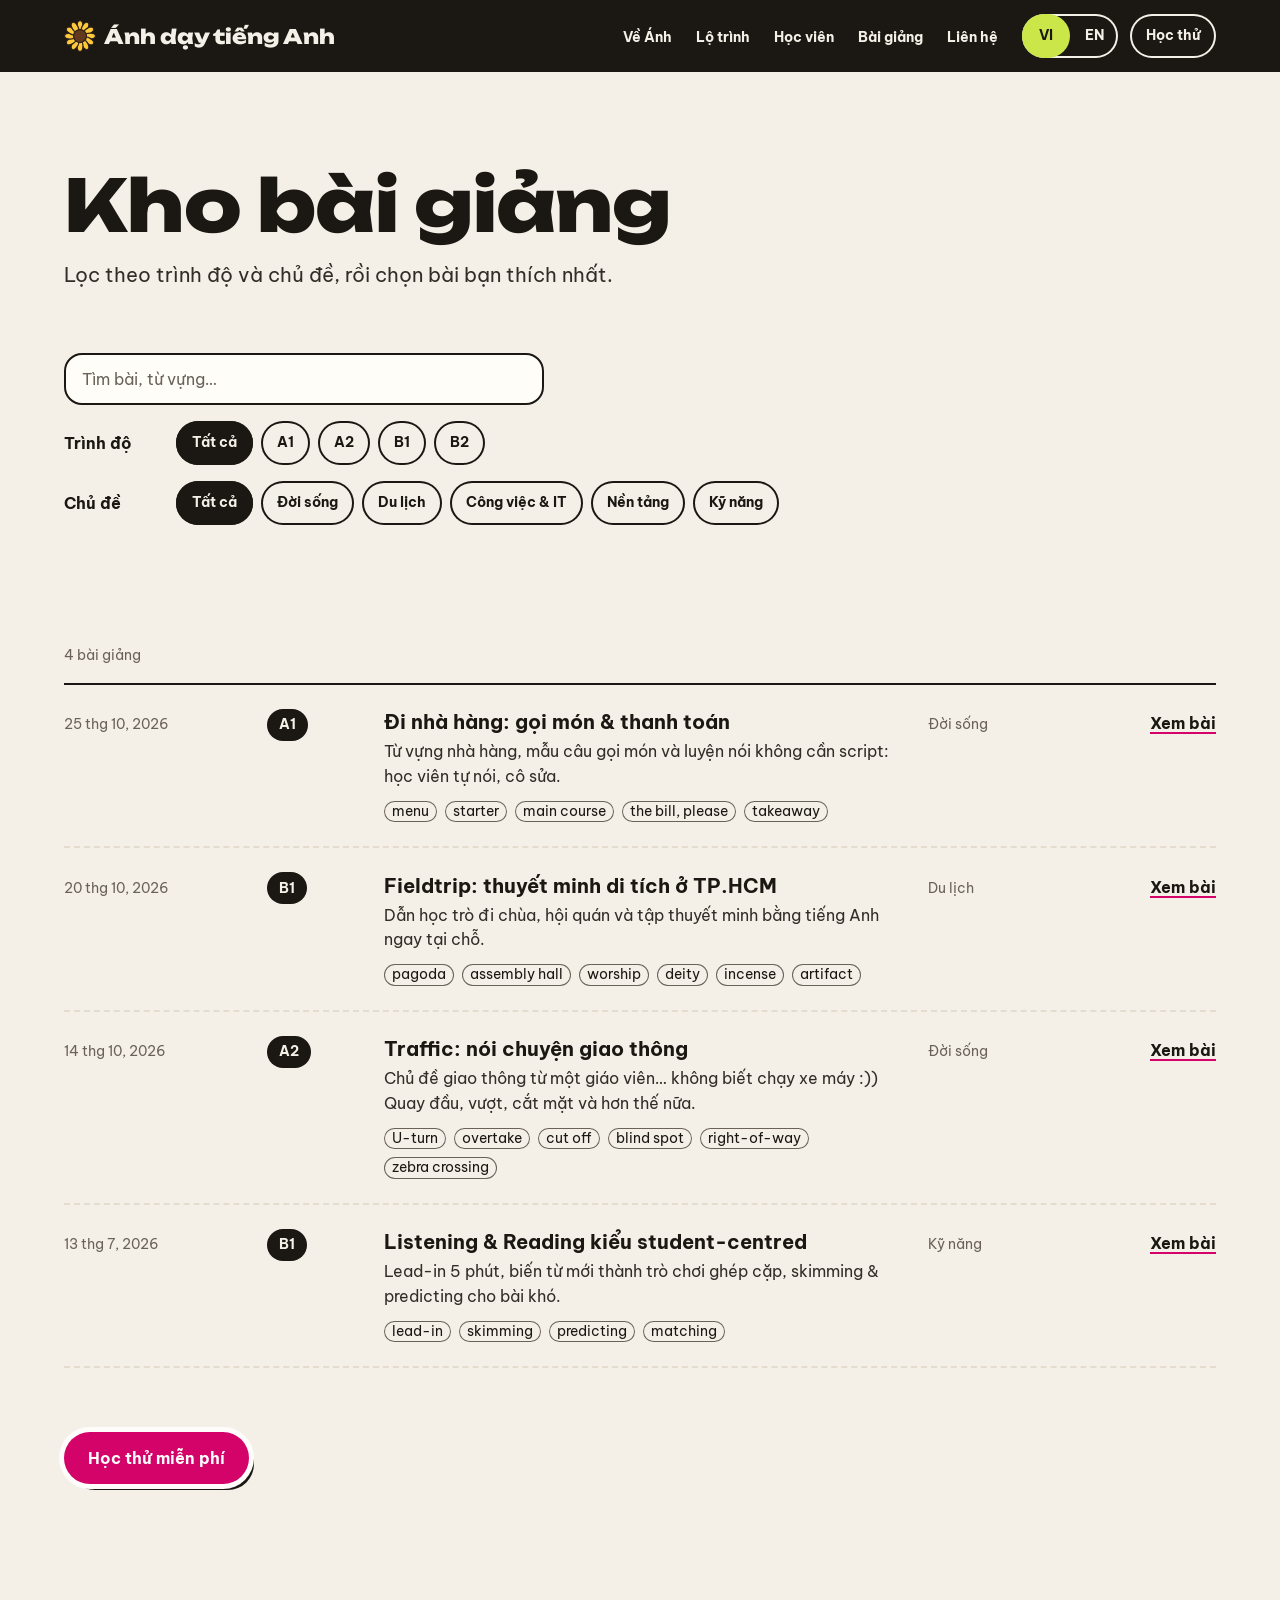
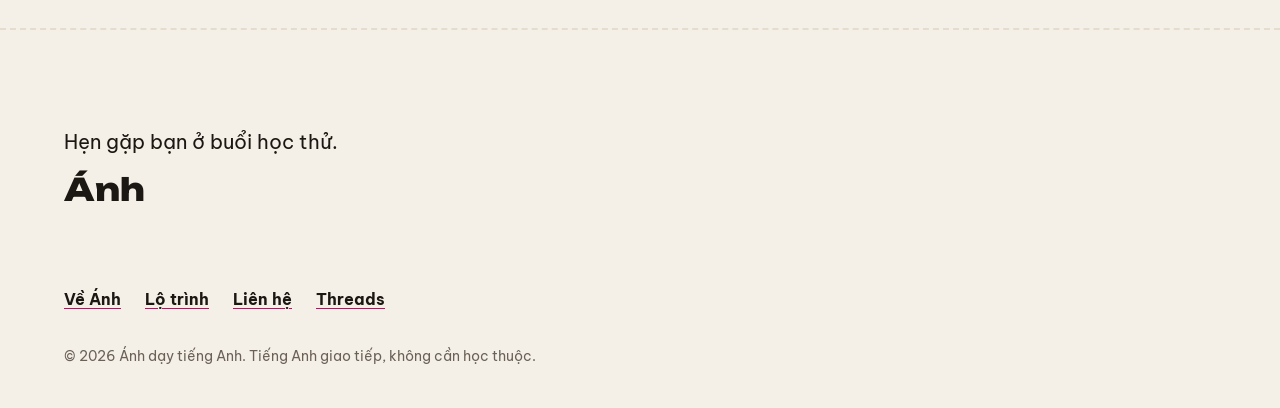
==== commit ed109b92: "Rename the wordmark to "Ánh dạy tiếng Anh" The longer name needs the compact menu below 1200px, a sm" ====
--- a/lectures.html
+++ b/lectures.html
@@ -17,7 +17,7 @@
 
 <header class="nav" id="nav">
   <div class="container nav-inner">
-    <a href="index.html" class="wordmark" aria-label="Ánh Mùa Hè"><img src="assets/img/favicon.svg" alt="" width="32" height="32"><span>Ánh Mùa Hè</span></a>
+    <a href="index.html" class="wordmark" aria-label="Ánh dạy tiếng Anh"><img src="assets/img/favicon.svg" alt="" width="32" height="32"><span>Ánh dạy tiếng Anh</span></a>
     <ul class="nav-links" id="navLinks">
       <li><a href="index.html#about" data-i18n="nav.about">Về Ánh</a></li>
       <li><a href="index.html#process" data-i18n="nav.process">Lộ trình</a></li>
@@ -75,7 +75,7 @@
       <li><a href="index.html#contact" data-i18n="nav.contact">Liên hệ</a></li>
       <li><a href="https://www.threads.com/@summer_english_2909" target="_blank" rel="noopener">Threads</a></li>
     </ul>
-    <small>© <span id="year">2026</span> Ánh Mùa Hè. <span data-i18n="footer.tag">Tiếng Anh giao tiếp, không cần học thuộc.</span></small>
+    <small>© <span id="year">2026</span> Ánh dạy tiếng Anh. <span data-i18n="footer.tag">Tiếng Anh giao tiếp, không cần học thuộc.</span></small>
   </div>
 </footer>
 
--- a/assets/css/style.css
+++ b/assets/css/style.css
@@ -54,7 +54,7 @@
 .nav-cta:hover { background: var(--color-on-ink); color: var(--color-ink); }
 .menu-btn { display: none; min-height: 44px; padding: 0 var(--space-md); border: 0; border-radius: var(--radius-pill); box-shadow: inset 0 0 0 2px var(--color-on-ink); background: transparent; color: var(--color-on-ink); font-weight: 700; font-size: var(--text-sm); cursor: pointer; }
 
-@media (max-width: 60rem) {
+@media (max-width: 75rem) {
   .menu-btn { display: inline-flex; align-items: center; }
   .nav-cta { display: none; }
   .nav-links { position: absolute; top: var(--nav-h); left: var(--gutter); right: var(--gutter); flex-direction: column; gap: 0; padding: var(--space-xs); background: var(--color-paper-3); color: var(--color-ink); border: var(--diecut) solid var(--color-white); border-radius: var(--radius-card); box-shadow: var(--shadow-card); display: none; }
@@ -62,7 +62,8 @@
   .nav-links a { display: block; padding: var(--space-sm) var(--space-md); font-size: var(--text-md); }
   .nav-links :focus-visible { outline-color: var(--color-focus); }
 }
-@media (max-width: 26rem) { .wordmark span { display: none; } }
+@media (max-width: 60rem) { .wordmark { font-size: var(--text-md); } }
+@media (max-width: 32rem) { .wordmark span { display: none; } }
 
 /* ---------- Controls ---------- */
 .btn { display: inline-flex; align-items: center; justify-content: center; gap: var(--space-xs); height: 52px; padding: 0 var(--space-lg); border: 0; border-radius: var(--radius-pill); background: transparent; color: var(--color-ink); box-shadow: inset 0 0 0 2px var(--color-ink); font-weight: 700; font-size: var(--text-md); line-height: 1; text-decoration: none; white-space: nowrap; cursor: pointer; transition: background-color var(--dur-micro) var(--ease-out), translate var(--dur-micro) var(--ease-out), box-shadow var(--dur-micro) var(--ease-out); }
@@ -240,7 +241,7 @@
 .float-zalo:hover { background: var(--color-accent-deep); translate: 0 -2px; }
 .float-zalo:active { translate: 3px 4px; }
 .float-zalo.is-tucked { opacity: 0; translate: 0 var(--space-md); pointer-events: none; }
-@media (min-width: 60.01rem) { .float-zalo { display: none; } }
+@media (min-width: 75.01rem) { .float-zalo { display: none; } }
 @media (max-width: 40rem) { .float-zalo { right: var(--space-md); bottom: var(--space-md); } }
 
 /* ---------- Lessons page ---------- */
